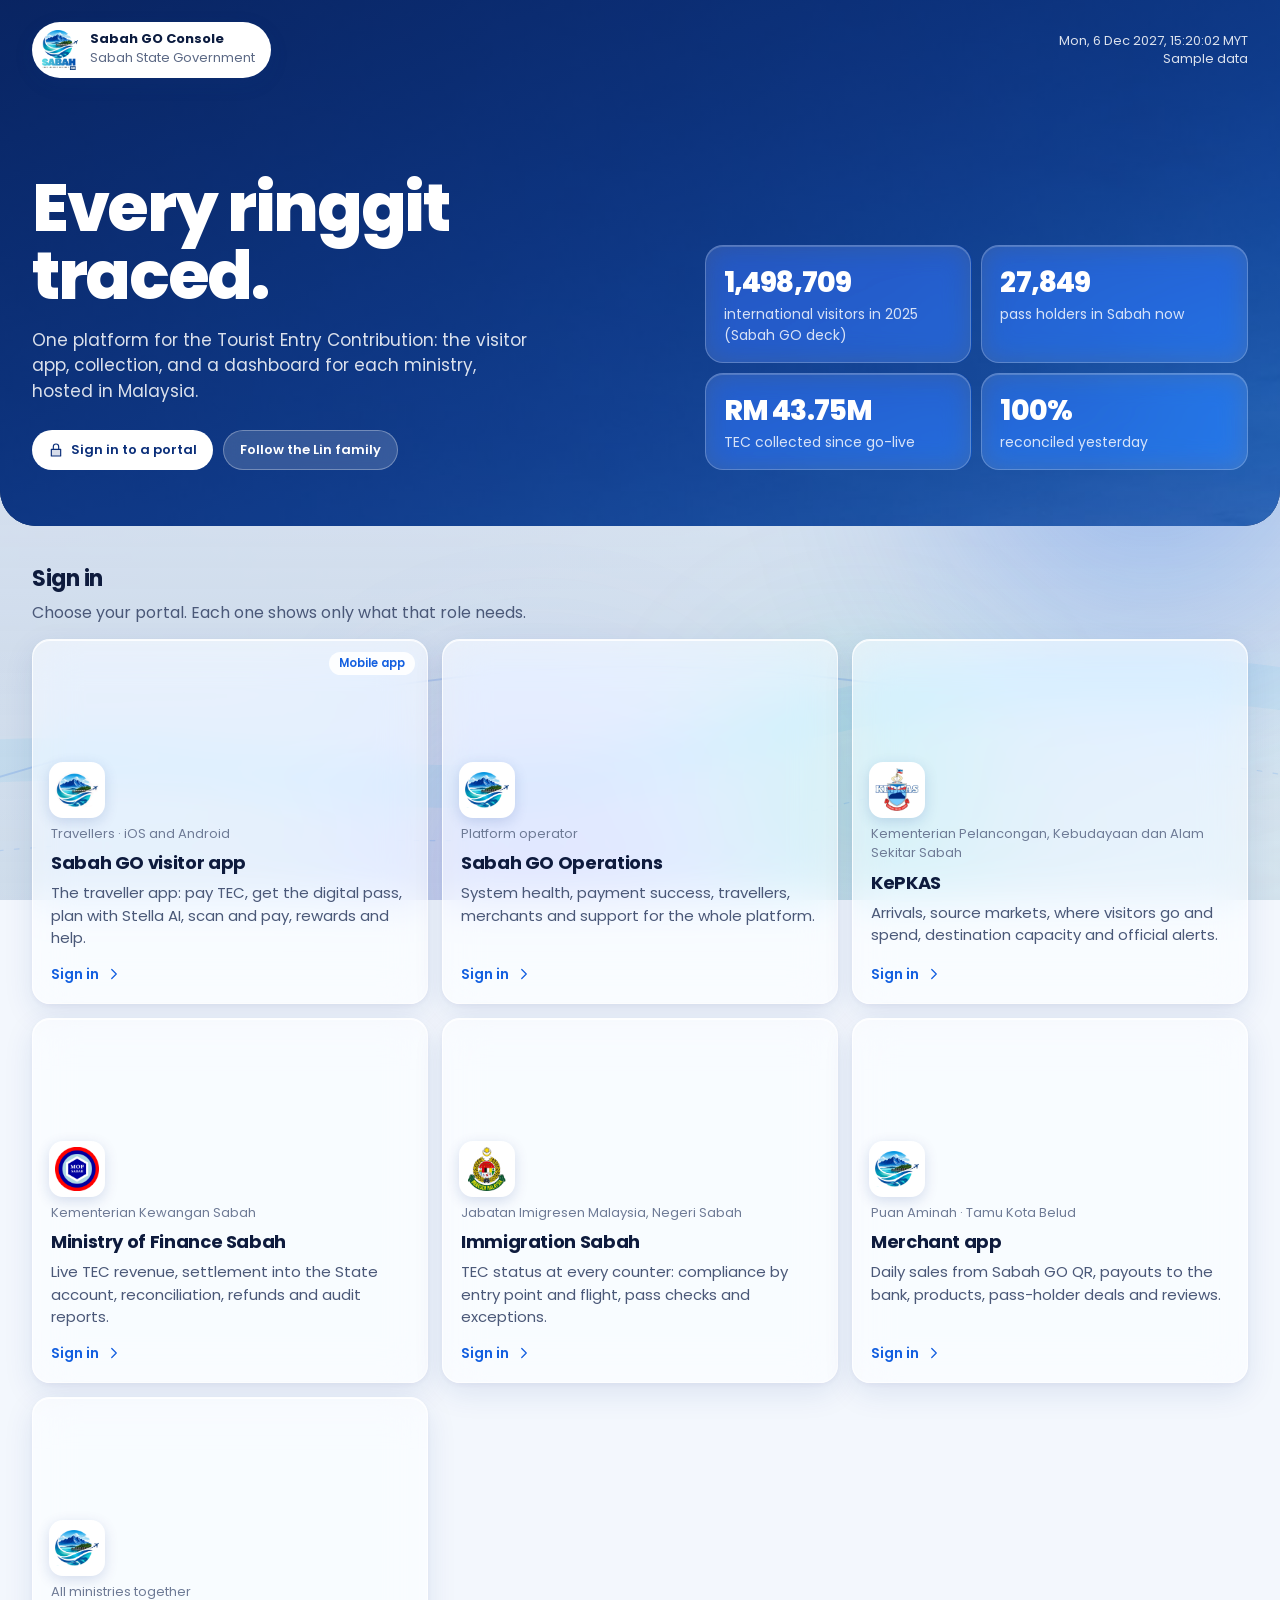
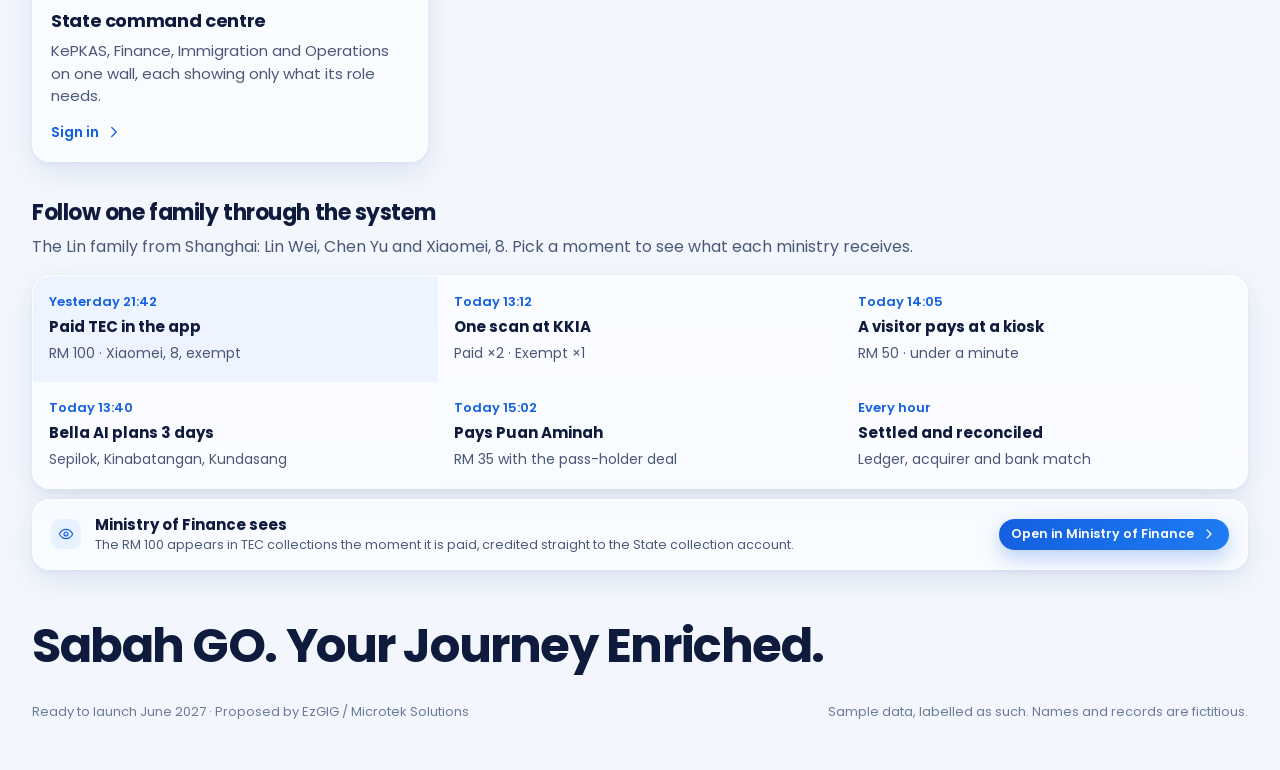
==== index.html @ 171d3d56 "Add glass surfaces and motion to the console dashboards Frosted-glass cards, sidebar, top bar and ov" ====
<!DOCTYPE html>
<html lang="en">
<head>
<meta charset="utf-8">
<meta name="viewport" content="width=device-width, initial-scale=1">
<meta name="theme-color" content="#0B2F7A">
<title>Sabah GO Console</title>
<meta name="description" content="Government console for Sabah GO: KePKAS, Ministry of Finance Sabah, Immigration Sabah, merchants and operations on one platform.">
<link rel="icon" href="/img/logos/sabah-go-emblem.png">
<link rel="preconnect" href="https://fonts.googleapis.com">
<link rel="preconnect" href="https://fonts.gstatic.com" crossorigin>
<link href="https://fonts.googleapis.com/css2?family=Poppins:wght@400;500;600;700;800;900&display=swap" rel="stylesheet">
<link rel="stylesheet" href="/css/console.css?v=3">
<link rel="stylesheet" href="/css/glass.css?v=1">
</head>
<body>
<!-- moving backdrop: a slow drift on a photograph of Sabah, a flat navy scrim, and the logo's swoosh -->
<div class="bg" aria-hidden="true">
  <div class="bg-photo"></div><div class="bg-scrim"></div>
  <svg class="bg-sw" viewBox="0 0 1920 600" preserveAspectRatio="none">
    <path class="s2" d="M-100 470 C 300 360 640 520 980 430 S 1600 300 2020 400"/>
    <path class="s1" d="M-100 520 C 380 380 760 300 1180 340 S 1700 420 2020 280"/>
    <path class="s3" d="M-100 560 C 420 470 800 560 1200 480 S 1720 430 2020 500"/>
  </svg>
  <svg class="bg-plane" viewBox="0 0 24 24"><path fill="currentColor" d="M21 16v-2l-8-5V3.5a1.5 1.5 0 0 0-3 0V9l-8 5v2l8-2.5V19l-2 1.5V22l3.5-1 3.5 1v-1.5L13 19v-5.5z"/></svg>
</div>
<section id="picker"></section>
<div id="shell">
  <aside class="side" id="side"></aside>
  <div class="main">
    <header class="top" id="top"></header>
    <main class="content" id="content"></main>
  </div>
</div>
<div class="scrim" id="scrim" onclick="closeAll()"></div>
<aside class="drawer" id="drawer" aria-live="polite"></aside>
<div class="modal" id="modal" role="dialog" aria-modal="true"></div>
<div id="toast" role="status"></div>
<script src="/js/config.js?v=3"></script>
<script src="/js/engine.js?v=3"></script>
<script src="/js/ui.js?v=3"></script>
<script src="/js/records.js?v=3"></script>
<script src="/js/models.js?v=3"></script>
<script src="/js/reports.js?v=3"></script>
<script src="/js/reports-ui.js?v=3"></script>
<script src="/js/pages-ops.js?v=3"></script>
<script src="/js/pages-tourism.js?v=3"></script>
<script src="/js/pages-finance.js?v=3"></script>
<script src="/js/pages-immigration.js?v=3"></script>
<script src="/js/pages-merchant.js?v=3"></script>
<script src="/js/pages-command.js?v=3"></script>
<script src="/js/live.js?v=3"></script>
<script src="/js/motion.js?v=1"></script>
<script src="/js/boot.js?v=3"></script>
</body>
</html>
---- css/console.css ----
/* =====================================================================
   Sabah GO Console · design tokens and components
   Shares the Sabah GO visitor app theme (app/styles.css): Poppins, light
   blue ground, white cards with soft blue shadows, navy to cyan gradient.
   ===================================================================== */
:root{
  --navy:#0A2463; --navy2:#0B2F7A; --royal:#1460E0; --blue:#1460E0; --blue2:#1E7BF2; --cyan:#1460E0; --cyan2:#22B5F0; --sky:#E8F2FF;
  --ground:#F3F7FD; --bg:#F3F7FD; --line:#E3EAF5;
  --ink:#0E1B3D; --ink2:#4A5878; --ink3:#6E7B96;
  --surface:#fff; --surface2:#F3F7FD; --surfaceHi:#E8F2FF;
  --edge:#E3EAF5; --edge2:#EEF2F8;
  --ok:#0E8F57; --okBg:#E2F8EE; --warn:#B85407; --warnBg:#FFF0E0; --bad:#D42253; --badBg:#FFE8EE; --info:#1460E0; --infoBg:#E8F2FF;
  --shadow:0 6px 20px rgba(16,56,140,.10); --shadow2:0 12px 30px rgba(16,56,140,.18);
  --grad:linear-gradient(135deg,#0B2F7A 0%,#1460E0 55%,#22B5F0 100%);
  --gradNavy:linear-gradient(160deg,#0A2463 0%,#0F3A92 60%,#1460E0 100%);
  --gradBtn:linear-gradient(90deg,#1460E0,#1E7BF2);
  --blur:saturate(150%) blur(18px);
  --r:18px; --ease:cubic-bezier(.2,.8,.2,1);
  --fDisplay:Poppins,system-ui,sans-serif; --fText:Poppins,system-ui,-apple-system,"Segoe UI",sans-serif;
  /* report paper is a printed document */
  --pInk:#0B1B3F; --pInk2:#3E4C68; --pInk3:#5C6985; --pLine:#E2E8F2;
}
*{box-sizing:border-box;margin:0;padding:0}
html,body{min-height:100%}
body{font-family:var(--fText);color:var(--ink);font-size:14px;line-height:1.5;background:var(--ground);-webkit-font-smoothing:antialiased;font-variant-numeric:tabular-nums}
button{font:inherit;color:inherit;background:none;border:0;cursor:pointer}
input,select,textarea{font:inherit;color:inherit}
a{color:inherit}
:focus-visible{outline:2px solid var(--cyan);outline-offset:2px;border-radius:6px}
::selection{background:var(--cyan);color:#fff}
svg.i{width:18px;height:18px;flex:none;fill:none;stroke:currentColor;stroke-width:1.75;stroke-linecap:round;stroke-linejoin:round}
svg.i .fl{fill:currentColor;stroke:none;opacity:.16}
.muted{color:var(--ink3)}.small{font-size:12.5px}.b{font-weight:600}
.row{display:flex;align-items:center;gap:10px}.between{justify-content:space-between}.wrap{flex-wrap:wrap}.grow{flex:1;min-width:0}
.code{font-weight:600;letter-spacing:.2px}
.num{font-family:var(--fDisplay);font-weight:700;letter-spacing:-.02em}
.cc{display:inline-grid;place-items:center;min-width:28px;height:20px;padding:0 5px;border-radius:5px;background:rgba(20,96,224,.14);color:var(--cyan);font-size:10.5px;font-weight:700;letter-spacing:.3px}

/* ---------- moving backdrop: drifting photograph, flat scrim, logo swooshes ---------- */
.bg{position:fixed;inset:0;z-index:-1;overflow:hidden;pointer-events:none;background:var(--ground)}
.bg-photo{position:absolute;inset:-6%;background:var(--bgimg) center/cover no-repeat;opacity:.34;animation:drift 70s ease-in-out infinite alternate}
.bg-scrim{position:absolute;inset:0;background:rgba(6,26,71,.80)}
.bg-sw{position:absolute;left:-10%;right:-10%;bottom:-2%;height:62%;width:120%}
.bg-sw path{fill:none;stroke-linecap:round}
.bg-sw .s1{stroke:var(--cyan);stroke-width:2;opacity:.22;stroke-dasharray:1400 600;animation:flow 26s linear infinite}
.bg-sw .s2{stroke:var(--blue);stroke-width:46;opacity:.10;animation:sway 30s ease-in-out infinite alternate}
.bg-sw .s3{stroke:var(--cyan2);stroke-width:1.2;opacity:.18;stroke-dasharray:6 14;animation:flow 40s linear infinite reverse}
.bg-plane{position:absolute;width:26px;height:26px;color:var(--cyan);opacity:.55;offset-path:path("M -40 520 C 380 380 760 300 1180 340 S 1700 420 1980 280");animation:fly 38s linear infinite}
@keyframes drift{0%{transform:scale(1.04) translate(0,0)}100%{transform:scale(1.14) translate(-2.5%,-2%)}}
@keyframes flow{to{stroke-dashoffset:-4000}}
@keyframes sway{0%{transform:translateX(0)}100%{transform:translateX(-5%)}}
@keyframes fly{0%{offset-distance:0%;opacity:0}6%{opacity:.55}90%{opacity:.55}100%{offset-distance:100%;opacity:0}}

/* ---------- landing ---------- */
#picker{min-height:100vh;min-height:100dvh;position:relative;isolation:isolate}
.lp-photo{position:absolute;inset:0;z-index:-3;overflow:hidden}
.lp-photo div{position:absolute;inset:-4%;background:var(--heroimg) center 40%/cover no-repeat;animation:drift 40s ease-in-out infinite alternate}
.lp-scrim{position:absolute;inset:0;z-index:-2;background:rgba(6,26,71,.62)}
.lp-scrim:after{content:"";position:absolute;left:0;right:0;bottom:0;height:62%;background:var(--ground);opacity:.72}
.lp{max-width:1280px;margin:0 auto;padding:22px 32px 48px}
.lp-nav{display:flex;align-items:center;gap:18px}
.lp-logo{flex:none;white-space:nowrap;display:flex;align-items:center;gap:12px;padding:8px 16px 8px 10px;border-radius:999px;background:#fff;color:var(--pInk)}
.lp-logo img{height:40px}
.lp-logo b{font-family:var(--fDisplay);font-size:13px;display:block;line-height:1.15}
.lp-logo small{font-size:11.5px;color:var(--pInk3)}
.lp-nav .meta{margin-left:auto;font-size:12.5px;color:var(--ink2);text-align:right;line-height:1.35}
.lp-hero{display:grid;grid-template-columns:1.15fr 1fr;gap:48px;align-items:end;margin:96px 0 40px}
.lp-hero h1{font-family:var(--fDisplay);font-size:clamp(34px,5.2vw,68px);line-height:1.02;font-weight:800;letter-spacing:-.035em;max-width:13ch}
.lp-hero p{font-size:17px;color:var(--ink2);margin-top:18px;max-width:46ch}
.lp-actions{display:flex;gap:10px;margin-top:26px;flex-wrap:wrap}
.lp-stats{display:grid;grid-template-columns:1fr 1fr;gap:10px}
.lp-stat{padding:16px 18px;border-radius:var(--r);background:var(--surface);backdrop-filter:var(--blur);-webkit-backdrop-filter:var(--blur);border:1px solid var(--edge)}
.lp-stat b{display:block;font-family:var(--fDisplay);font-size:28px;font-weight:800;letter-spacing:-.03em}
.lp-stat span{font-size:12.5px;color:var(--ink2)}
.journey{margin:8px 0 34px}
.journey h2{font-family:var(--fDisplay);font-size:22px;font-weight:700;letter-spacing:-.02em;margin-bottom:6px}
.journey>p{color:var(--ink2);font-size:14px;margin-bottom:16px}
.jsteps{display:grid;grid-template-columns:repeat(6,1fr);gap:0;border-radius:var(--r);overflow:hidden;background:var(--surface);backdrop-filter:var(--blur);-webkit-backdrop-filter:var(--blur);border:1px solid var(--edge)}
.jstep{padding:16px 16px 18px;text-align:left;display:flex;flex-direction:column;gap:6px;transition:background .25s;position:relative}
.jstep:nth-child(even){background:rgba(20,96,224,.035)}
.jstep:hover,.jstep.on{background:var(--surfaceHi)}
.jstep .t{font-size:12px;color:var(--cyan);font-weight:600}
.jstep b{font-size:14px;line-height:1.3}
.jstep span{font-size:12.5px;color:var(--ink2)}
.jdetail{margin-top:10px;padding:14px 18px;border-radius:var(--r);background:var(--surface2);display:flex;gap:14px;align-items:center;flex-wrap:wrap;font-size:13.5px}
.lp-grid{display:grid;grid-template-columns:repeat(3,1fr);gap:14px}
.pcard{position:relative;text-align:left;border-radius:var(--r);overflow:hidden;background:var(--surface);backdrop-filter:var(--blur);-webkit-backdrop-filter:var(--blur);border:1px solid var(--edge);display:flex;flex-direction:column;transition:transform .3s var(--ease),border-color .3s}
.pcard:hover{transform:translateY(-4px);border-color:rgba(20,96,224,.45)}
.pcard:active{transform:translateY(-1px)}
.pcover{height:150px;background-size:cover;background-position:center;position:relative}
.pcover:after{content:"";position:absolute;inset:0;background:rgba(6,26,71,.28)}
.pcrest{position:absolute;left:16px;top:122px;z-index:2;width:56px;height:56px;border-radius:14px;background:#fff;display:grid;place-items:center}
.pcrest img{max-width:44px;max-height:44px}
.pbody{padding:34px 18px 18px;display:flex;flex-direction:column;gap:6px;flex:1}
.pbody .who{font-size:12.5px;color:var(--ink3)}
.pbody h3{font-family:var(--fDisplay);font-size:18px;font-weight:700;letter-spacing:-.02em}
.pbody p{font-size:13.5px;color:var(--ink2);flex:1}
.pbody .go{display:flex;align-items:center;gap:6px;font-weight:600;font-size:13px;color:var(--cyan);margin-top:8px}
.lp-foot{display:flex;justify-content:space-between;gap:14px;flex-wrap:wrap;margin-top:40px;font-size:12.5px;color:var(--ink3)}
.lp-foot b{font-family:var(--fDisplay);font-size:clamp(28px,4vw,48px);color:var(--ink);letter-spacing:-.03em;display:block;width:100%;margin-bottom:6px}

/* ---------- shell ---------- */
#shell{display:none;min-height:100vh;min-height:100dvh}
.side{position:fixed;top:12px;bottom:12px;left:12px;width:258px;border-radius:18px;display:flex;flex-direction:column;z-index:70;overflow:hidden;background:rgba(5,22,62,.78);backdrop-filter:var(--blur);-webkit-backdrop-filter:var(--blur);border:1px solid var(--edge);transition:transform .3s var(--ease)}
.side .brand{display:flex;align-items:center;gap:11px;padding:16px 16px 12px}
.side .brand .em{width:40px;height:40px;border-radius:12px;background:#fff;display:grid;place-items:center}
.side .brand .em img{width:32px}
.side .brand b{font-family:var(--fDisplay);display:block;font-size:15px;letter-spacing:-.02em}
.side .brand small{color:var(--ink3);font-size:12px}
.agency{margin:0 12px 6px;padding:10px 12px;border-radius:12px;background:var(--surface2);display:flex;align-items:center;gap:10px}
.agl{width:38px;height:38px;border-radius:10px;background:#fff;display:grid;place-items:center;flex:none}
.agl img{max-width:32px;max-height:32px}
.agency b{display:block;font-size:13px;line-height:1.25}
.agency span{color:var(--ink3);font-size:12px}
.nav{flex:1;overflow:auto;padding:4px 10px}
.nav .grp{font-size:12px;color:var(--ink3);padding:14px 10px 5px;font-weight:600}
.nav a{display:flex;align-items:center;gap:11px;padding:9px 11px;border-radius:10px;color:var(--ink2);text-decoration:none;font-size:13.5px;font-weight:500;margin-bottom:1px;transition:background .2s,color .2s}
.nav a:hover{background:rgba(20,96,224,.08);color:var(--ink)}
.nav a.on{background:var(--cyan);color:#fff;font-weight:700}
.nav a .cnt{margin-left:auto;font-size:11.5px;background:rgba(20,96,224,.16);color:var(--ink);border-radius:20px;padding:0 8px;font-weight:700}
.nav a.on .cnt{background:var(--ground);color:var(--cyan)}
.side .me{margin:8px 10px 10px;padding:10px;border-radius:12px;background:var(--surface2);display:flex;align-items:center;gap:10px}
.av{width:34px;height:34px;border-radius:50%;display:grid;place-items:center;font-weight:700;font-size:12px;color:#fff;flex:none;background:var(--sky)}
.side .me b{font-size:13px;display:block;line-height:1.3}
.side .me small{color:var(--ink3);font-size:12px}
.side .me button{margin-left:auto;padding:7px;border-radius:9px}
.side .me button:hover{background:rgba(20,96,224,.12)}
.main{margin-left:282px;padding-right:12px;min-width:0}
.top{position:sticky;top:12px;z-index:30;margin-top:12px;display:flex;align-items:center;gap:12px;padding:10px 12px 10px 20px;border-radius:16px;background:rgba(5,22,62,.72);backdrop-filter:var(--blur);-webkit-backdrop-filter:var(--blur);border:1px solid var(--edge)}
.top .menu{display:none}
.top h1{font-family:var(--fDisplay);font-size:19px;font-weight:700;letter-spacing:-.02em;line-height:1.2}
.top .crumb{font-size:12px;color:var(--ink3)}
.seg{display:inline-flex;background:rgba(20,96,224,.08);border-radius:999px;padding:3px}
.seg button{padding:6px 12px;border-radius:999px;font-size:12.5px;font-weight:600;color:var(--ink2);transition:background .2s,color .2s}
.seg button:hover{color:var(--ink)}
.seg button.on{background:var(--ink);color:#fff}
.top .rsel{display:none}
.top>.grow{min-width:180px}.top .crumb,.top h1{white-space:nowrap;overflow:hidden;text-overflow:ellipsis}
.srch{display:flex;align-items:center;gap:8px;background:rgba(20,96,224,.08);border-radius:999px;padding:8px 14px;width:240px;color:var(--ink3)}
.srch input{border:0;outline:0;background:none;flex:1;min-width:0;font-size:13px;color:var(--ink)}
.srch input::placeholder{color:var(--ink3)}
.ibtn{width:38px;height:38px;border-radius:999px;background:rgba(20,96,224,.08);display:grid;place-items:center;position:relative;transition:background .2s}
.ibtn:hover{background:rgba(20,96,224,.16)}
.ibtn .pip{position:absolute;top:8px;right:9px;width:7px;height:7px;border-radius:50%;background:var(--bad)}
.simdate{font-size:12px;color:var(--ink3);text-align:right;line-height:1.3}
.simdate b{color:var(--ink);font-weight:600;display:block;font-size:12.5px}
.sample{font-size:12px;font-weight:700;color:#fff;background:var(--warn);border-radius:999px;padding:3px 10px;white-space:nowrap}
.content{padding:22px 6px 72px}
.pagehead{display:flex;align-items:flex-end;justify-content:space-between;gap:16px;flex-wrap:wrap;margin:4px 2px 16px}
.pagehead p{color:var(--ink2);font-size:14px;max-width:780px}

/* ---------- surfaces ---------- */
.grid{display:grid;gap:14px}.grid>*{min-width:0}
.g-kpi{grid-template-columns:repeat(auto-fit,minmax(180px,1fr))}
.g-2{grid-template-columns:2fr 1fr}.g-2e{grid-template-columns:1fr 1fr}.g-3{grid-template-columns:repeat(3,1fr)}.g-21{grid-template-columns:1.45fr 1fr}.g-12{grid-template-columns:340px 1fr}
.mt{margin-top:14px}
.card{background:var(--surface);backdrop-filter:var(--blur);-webkit-backdrop-filter:var(--blur);border:1px solid var(--edge);border-radius:var(--r);min-width:0}
.card-h{display:flex;align-items:flex-start;justify-content:space-between;gap:12px;padding:16px 18px 4px}
.card-h h3{font-size:15px;font-weight:700;letter-spacing:-.01em}
.card-h p{font-size:12.5px;color:var(--ink3);margin-top:1px}
.card-b{padding:12px 18px 18px}.card-b.flush{padding:8px 0 4px}
.link{color:var(--cyan);font-weight:600;font-size:13px;display:inline-flex;align-items:center;gap:4px;white-space:nowrap}
.link:hover{text-decoration:underline;text-underline-offset:3px}
.link svg.i{width:15px;height:15px}
.kpi{padding:15px 16px 14px;display:flex;flex-direction:column;gap:6px}
.kpi .lab{display:flex;align-items:center;gap:9px;font-size:13px;color:var(--ink2);font-weight:500}
.ic{width:30px;height:30px;border-radius:9px;display:grid;place-items:center;flex:none;background:rgba(20,96,224,.12);color:var(--cyan)}
.ic svg.i{width:16px;height:16px}
.kpi .val{font-family:var(--fDisplay);font-size:26px;font-weight:800;letter-spacing:-.03em;line-height:1.1}
.kpi .foot{display:flex;align-items:center;flex-wrap:wrap;gap:4px 8px;font-size:12.5px;color:var(--ink3)}
.kpi .sp svg{width:100%;height:26px;display:block;margin-top:4px}
.kpi.hero{background:var(--royal);border-color:transparent}
.kpi.hero .lab,.kpi.hero .foot{color:#D8E6FF}
.kpi.hero .ic{background:rgba(255,255,255,.16);color:#fff}
.delta{display:inline-flex;align-items:center;gap:1px;font-weight:700;font-size:12px;padding:1px 7px 1px 4px;border-radius:20px}
.delta svg.i{width:13px;height:13px;stroke-width:2.4}
.delta.up{background:var(--okBg);color:var(--ok)}.delta.dn{background:var(--badBg);color:var(--bad)}.delta.flat{background:rgba(20,96,224,.1);color:var(--ink2)}
.kpi.hero .delta{background:rgba(255,255,255,.18);color:#fff}
.ic.t-red{background:var(--badBg);color:var(--bad)}.ic.t-amber{background:var(--warnBg);color:var(--warn)}.ic.t-green{background:var(--okBg);color:var(--ok)}

/* ---------- tables (real tables keep their lines) ---------- */
.tbl-wrap{overflow:auto}
table.t{width:100%;border-collapse:collapse;font-size:13px}
.t th{text-align:left;font-weight:600;color:var(--ink3);font-size:12px;padding:10px 14px;border-bottom:1px solid var(--edge);white-space:nowrap}
.t td{padding:10px 14px;border-bottom:1px solid var(--edge2);white-space:nowrap;vertical-align:middle}
.t tbody tr:last-child td{border-bottom:0}
.t tbody tr.click{cursor:pointer;transition:background .15s}.t tbody tr.click:hover{background:rgba(20,96,224,.07)}
.t tbody tr.hl td{background:rgba(20,96,224,.10)}
.t td.r,.t th.r{text-align:right}
.t tfoot td{font-weight:700;border-top:1px solid rgba(20,96,224,.3);padding:11px 14px;white-space:nowrap}
.who{display:flex;align-items:center;gap:10px}
.who .av{width:30px;height:30px;font-size:11px}
.who b{font-weight:600;display:block;font-size:13px}.who small{color:var(--ink3);font-size:12px}
.badge{display:inline-flex;align-items:center;gap:6px;font-size:12px;font-weight:600;padding:2px 9px;border-radius:20px;white-space:nowrap}
.badge:before{content:"";width:6px;height:6px;border-radius:50%;background:currentColor}
.b-ok{background:var(--okBg);color:var(--ok)}.b-warn{background:var(--warnBg);color:var(--warn)}.b-bad{background:var(--badBg);color:var(--bad)}
.b-info{background:var(--infoBg);color:var(--info)}.b-mute{background:rgba(20,96,224,.1);color:var(--ink2)}.b-navy{background:var(--cyan);color:#fff}
.chips{display:flex;gap:6px;flex-wrap:wrap}
.chip{padding:6px 13px;border-radius:999px;background:rgba(20,96,224,.08);font-size:12.5px;font-weight:600;color:var(--ink2);white-space:nowrap;transition:background .2s}
.chip:hover{background:rgba(20,96,224,.16)}
.chip.on{background:var(--ink);color:#fff}
.chip .n{opacity:.65;margin-left:5px;font-weight:500}
.toolbar{display:flex;align-items:center;gap:10px;flex-wrap:wrap;padding:12px 16px;background:rgba(20,96,224,.04)}

/* ---------- buttons & fields: pill, flat ---------- */
.btn{display:inline-flex;align-items:center;gap:7px;padding:9px 16px;border-radius:999px;font-weight:600;font-size:13px;white-space:nowrap;transition:transform .12s,background .2s,color .2s}
.btn:active{transform:scale(.97)}
.btn svg.i{width:16px;height:16px}
.btn-p{background:var(--cyan);color:#fff}.btn-p:hover{background:#86ECF0}
.btn-s{background:rgba(20,96,224,.12);color:var(--ink)}.btn-s:hover{background:rgba(20,96,224,.2)}
.btn-g{background:var(--okBg);color:var(--ok)}.btn-g:hover{background:rgba(61,214,140,.24)}
.btn-r{background:var(--badBg);color:var(--bad)}.btn-r:hover{background:rgba(255,107,122,.24)}
.btn-sm{padding:6px 12px;font-size:12.5px}
.btn[disabled]{opacity:.4;pointer-events:none}
.field{display:flex;flex-direction:column;gap:6px;font-size:13px;font-weight:600;color:var(--ink2)}
.field input,.field select,.field textarea{border:1px solid var(--edge);border-radius:10px;padding:9px 12px;background:rgba(4,18,52,.6);font-size:13.5px;outline:0;color:var(--ink);font-weight:500}
.field select option{background:var(--ground)}
.field input:focus,.field select:focus,.field textarea:focus{border-color:var(--cyan)}
.field .hint{font-weight:500;color:var(--ink3);font-size:12px}
.field .err{font-weight:600;color:var(--bad);font-size:12px}
.ms{display:flex;flex-wrap:wrap;gap:6px}
.ms label{display:inline-flex;align-items:center;gap:6px;padding:5px 11px;border-radius:999px;background:rgba(20,96,224,.08);font-size:12px;font-weight:600;color:var(--ink2);cursor:pointer;user-select:none}
.ms label.on{background:var(--ink);color:#fff}

/* ---------- lists, bars ---------- */
.li{display:flex;align-items:center;gap:12px;padding:10px 18px}.li:nth-child(even){background:rgba(20,96,224,.035)}
.li:last-child{border-bottom:0}
.li b{font-weight:600;font-size:13px;display:block}.li small{font-size:12.5px;color:var(--ink3)}
.bar{height:7px;border-radius:8px;background:rgba(20,96,224,.12);overflow:hidden}
.bar i{display:block;height:100%;border-radius:8px;background:var(--blue)}
.hb{display:grid;grid-template-columns:minmax(90px,170px) 1fr auto;align-items:center;gap:12px;padding:6px 0;font-size:13px}
.hb .lbl{display:flex;align-items:center;gap:8px;min-width:0;white-space:nowrap;overflow:hidden;text-overflow:ellipsis}
.legend{display:flex;flex-wrap:wrap;gap:6px 14px;font-size:12px;color:var(--ink2)}
.legend span{display:inline-flex;align-items:center;gap:6px}
.legend i{width:10px;height:10px;border-radius:3px;display:inline-block}
.donut-wrap{display:flex;align-items:center;gap:20px;flex-wrap:wrap}
.donut-wrap .lg{flex:1;min-width:160px;display:flex;flex-direction:column;gap:7px}
.donut-wrap .lg div{display:flex;align-items:center;gap:8px;font-size:13px}
.donut-wrap .lg i{width:10px;height:10px;border-radius:3px;flex:none}
.donut-wrap .lg b{margin-left:auto;font-weight:600}
svg.ch{width:100%;height:auto;display:block;overflow:visible}
svg.ch text{font-family:var(--fText);fill:var(--ink3);font-size:11px}
svg.ch .gl{stroke:rgba(20,96,224,.12)}
svg.ch .dc{fill:var(--ink)}
.alert{display:flex;gap:12px;padding:12px 14px;border-radius:12px;align-items:flex-start;font-size:13px;background:rgba(20,96,224,.07)}
.alert.warn{background:var(--warnBg)}.alert.bad{background:var(--badBg)}.alert.ok{background:var(--okBg)}.alert.info{background:var(--infoBg)}
.alert b{display:block;font-weight:600}
.alert small{color:var(--ink2);font-size:12.5px}
.stack{display:flex;flex-direction:column;gap:10px}
.pill-stat{display:flex;flex-direction:column;gap:1px;padding:10px 12px;border-radius:10px;background:rgba(20,96,224,.07)}
.pill-stat b{font-family:var(--fDisplay);font-size:17px;font-weight:700;letter-spacing:-.02em}
.pill-stat small{font-size:12px;color:var(--ink3)}
.heat{display:grid;grid-template-columns:34px repeat(24,minmax(0,1fr));gap:3px;font-size:10.5px;color:var(--ink3)}
.heat div{aspect-ratio:1;border-radius:3px}
.heat span{display:flex;align-items:center;white-space:nowrap}
.dotlive{width:8px;height:8px;border-radius:50%;background:var(--ok);animation:pulse 2s infinite;display:inline-block}
@keyframes pulse{50%{opacity:.35;transform:scale(.8)}}
.svc{display:grid;grid-template-columns:repeat(auto-fill,minmax(220px,1fr));gap:10px}
.svc .s{background:rgba(20,96,224,.06);border-radius:12px;padding:11px 13px;display:flex;flex-direction:column;gap:6px}
.tiles{display:grid;grid-template-columns:repeat(auto-fill,minmax(250px,1fr));gap:14px}
.tile{border-radius:var(--r);padding:14px;display:flex;flex-direction:column;gap:10px;background:var(--surface);backdrop-filter:var(--blur);-webkit-backdrop-filter:var(--blur);border:1px solid var(--edge);overflow:hidden}
.tile h4{font-size:14px;font-weight:700}
.tile .ph{margin:-14px -14px 0;height:128px}
.ph{background-color:var(--navy);background-size:cover;background-position:center;position:relative}
.toggle{width:40px;height:23px;border-radius:20px;background:rgba(20,96,224,.25);position:relative;transition:background .2s;flex:none}
.toggle:after{content:"";position:absolute;left:3px;top:3px;width:17px;height:17px;border-radius:50%;background:#fff;transition:transform .2s var(--ease)}
.toggle.on{background:var(--ok)}.toggle.on:after{transform:translateX(17px)}
.empty{padding:36px;text-align:center;color:var(--ink3)}
.verify{display:grid;grid-template-columns:minmax(0,1fr) auto;gap:10px}
.vres{border-radius:14px;padding:18px;display:grid;grid-template-columns:auto 1fr;gap:18px;align-items:start}
.vres.ok{background:var(--okBg)}.vres.bad{background:var(--badBg)}.vres.info{background:var(--infoBg)}
.kv{display:grid;grid-template-columns:repeat(auto-fill,minmax(150px,1fr));gap:12px 18px}
.kv div small{display:block;font-size:12px;color:var(--ink3)}
.kv div b{font-weight:600;font-size:13.5px}
.tl{position:relative;padding-left:22px}
.tl:before{content:"";position:absolute;left:6px;top:6px;bottom:8px;width:2px;background:var(--edge)}
.tl .st{position:relative;padding:0 0 14px}
.tl .st:before{content:"";position:absolute;left:-20px;top:4px;width:12px;height:12px;border-radius:50%;background:var(--ground);border:3px solid var(--blue)}
.tl .st.done:before{border-color:var(--ok)}.tl .st.pend:before{border-color:rgba(20,96,224,.35)}.tl .st.rej:before{border-color:var(--bad)}
.tl .st b{font-size:13px;font-weight:600;display:block}.tl .st small{font-size:12.5px;color:var(--ink3)}
.qrbox{background:#fff;color:var(--pInk);border-radius:14px;padding:14px;display:inline-block}
.wf{display:flex;flex-direction:column;gap:8px}
.wf .w{display:grid;grid-template-columns:200px 1fr 140px;gap:12px;align-items:center;font-size:13px}
.wf .w .bx{height:24px;position:relative}
.wf .w .bx i{position:absolute;top:0;height:100%;border-radius:6px}
.wf .w b{text-align:right;font-weight:600}
.rev{padding:14px 18px}.rev:nth-child(even){background:rgba(20,96,224,.035)}
.rev:last-child{border-bottom:0}
.rev p{font-size:13px;color:var(--ink2);margin-top:6px}
.rev .reply{margin-top:8px;padding:9px 12px;border-radius:10px;background:rgba(20,96,224,.08);font-size:12.5px}
.note{font-size:12.5px;color:var(--ink3);line-height:1.55}
.note li{margin-left:16px}
.feedrow{animation:slidein .5s var(--ease)}
@keyframes slidein{from{opacity:0;transform:translateY(-10px)}to{opacity:1;transform:none}}
/* district tile map */
.dmap{display:grid;grid-template-columns:repeat(7,minmax(0,1fr));grid-auto-rows:minmax(58px,auto);gap:6px}
.dtile{min-width:0;overflow:hidden;hyphens:auto;overflow-wrap:break-word;border-radius:10px;padding:8px 9px;display:flex;flex-direction:column;justify-content:space-between;font-size:11.5px;line-height:1.2;color:#fff;transition:transform .2s}
.dtile:hover{transform:scale(1.04)}
.dtile b{font-family:var(--fDisplay);font-size:15px;letter-spacing:-.02em}
.wall{display:grid;grid-template-columns:1fr 1fr;gap:14px}.wall .w-tall{grid-row:span 2}.wall .w-full{grid-column:1/-1}

/* ---------- reports ---------- */
.rcat{display:grid;grid-template-columns:repeat(auto-fill,minmax(280px,1fr));gap:12px}
.rc{text-align:left;padding:15px;border-radius:var(--r);background:var(--surface);backdrop-filter:var(--blur);-webkit-backdrop-filter:var(--blur);border:1px solid var(--edge);display:flex;flex-direction:column;gap:8px;transition:transform .2s var(--ease),border-color .2s}
.rc:hover{transform:translateY(-2px);border-color:rgba(20,96,224,.4)}
.rc h4{font-size:14.5px;font-weight:700}
.rc p{font-size:13px;color:var(--ink2);flex:1}
.rc .meta{display:flex;flex-wrap:wrap;gap:6px}
.tag{font-size:12px;font-weight:600;padding:2px 9px;border-radius:999px;background:rgba(20,96,224,.1);color:var(--ink2)}
.tag.sig{background:rgba(20,96,224,.14);color:var(--cyan)}
.steps{display:flex;gap:6px;flex-wrap:wrap;margin-bottom:14px}
.steps span{display:inline-flex;align-items:center;gap:8px;font-size:12.5px;font-weight:600;color:var(--ink3);padding:6px 13px 6px 7px;border-radius:999px;background:rgba(20,96,224,.07)}
.steps span i{width:18px;height:18px;border-radius:50%;display:grid;place-items:center;font-style:normal;background:rgba(20,96,224,.18)}
.steps span i svg.i{width:12px;height:12px;stroke-width:2.6}
.steps span.on{color:var(--ink);background:rgba(20,96,224,.16)}.steps span.on i{background:var(--cyan);color:#fff}
.steps span.done{color:var(--ink2)}.steps span.done i{background:var(--ok);color:#fff}
.paper{background:#fff;color:var(--pInk);border-radius:12px;overflow:hidden;position:relative}
.paper .muted,.paper small{color:var(--pInk3)}
.paper .phd{padding:18px 20px;display:flex;gap:16px;align-items:flex-start;justify-content:space-between;flex-wrap:wrap;background:#F2F6FC}
.paper .phd img{height:42px}
.paper .pmeta{flex-basis:100%;display:flex;flex-wrap:wrap;gap:6px 18px;padding:8px 12px;border-radius:8px;background:#E6EDF7}
.paper .phd h2{font-family:var(--fDisplay);font-size:19px;font-weight:700;letter-spacing:-.02em}
.paper .psec{padding:16px 20px}
.paper .psec+.psec{border-top:8px solid #F4F7FB}
.paper h5,.drawer h5{font-size:12.5px;color:var(--pInk3);font-weight:700;margin-bottom:10px}
.drawer h5{color:var(--ink3)}
.paper .t th{color:var(--pInk3);border-color:var(--pLine)}.paper .t td{border-color:#EEF2F8}.paper .t tfoot td{border-color:#C9D3E3;background:#F6F8FC}
.paper .pill-stat{background:#F2F6FC}
.paper svg.ch text{fill:var(--pInk3)}.paper svg.ch .gl{stroke:#E6ECF5}.paper svg.ch .dc{fill:var(--pInk)}
.paper .legend,.paper .donut-wrap .lg div{color:var(--pInk2)}
.paper .bar{background:#E8EEF7}
.paper .badge.b-ok{background:#E3F6EC;color:#127443}.paper .badge.b-bad{background:#FDE8EB;color:#B4233A}.paper .badge.b-info{background:#E5F0FD;color:#0B4FB8}.paper .badge.b-warn{background:#FFF1DB;color:#8A5300}
.paper .note{color:var(--pInk3)}
.paper .ic{background:#E8F0FB;color:var(--royal)}.paper .ic.t-green{background:#E3F6EC;color:#127443}.paper .ic.t-red{background:#FDE8EB;color:#B4233A}
.chk{display:flex;align-items:center;gap:8px;font-size:12.5px;padding:4px 0}
.wm{position:absolute;right:20px;top:18px;font-size:12px;font-weight:800;color:#8A5300;background:#FFF1DB;border-radius:6px;padding:3px 10px}
.sigbox{display:flex;gap:12px;align-items:center;padding:12px;border-radius:10px;background:#EEF5FF}
.commentary{padding:12px 14px;border-radius:10px;background:#F6F8FC;font-size:13px;color:var(--pInk2)}

/* ---------- drawer / modal / toast ---------- */
.scrim{position:fixed;inset:0;background:rgba(2,10,30,.55);z-index:60;opacity:0;visibility:hidden;pointer-events:none;transition:opacity .25s,visibility 0s .25s}
.scrim.on{opacity:1;visibility:visible;pointer-events:auto;transition:opacity .25s}
.drawer{position:fixed;top:12px;right:12px;bottom:12px;width:min(560px,calc(100% - 24px));border-radius:18px;background:rgba(7,28,74,.94);backdrop-filter:var(--blur);-webkit-backdrop-filter:var(--blur);border:1px solid var(--edge);z-index:61;transform:translateX(110%);transition:transform .35s var(--ease);display:flex;flex-direction:column;overflow:hidden;box-shadow:0 30px 80px rgba(0,0,0,.45)} /* taste-skill-ignore: drawer overlay */
.drawer:not(.on){visibility:hidden;transition:transform .35s var(--ease),visibility 0s .35s}.drawer.on{transform:none}
.drawer .dh{display:flex;align-items:center;gap:12px;padding:16px 18px;background:rgba(20,96,224,.06)}
.drawer .dh h3{font-size:16px;font-weight:700}
.drawer .db{flex:1;overflow:auto;padding:18px;display:flex;flex-direction:column;gap:18px}
.drawer .df{padding:12px 18px;background:rgba(20,96,224,.06);display:flex;gap:8px;justify-content:flex-end;flex-wrap:wrap}
.modal{position:fixed;left:50%;top:50%;transform:translate(-50%,-46%) scale(.98);opacity:0;pointer-events:none;width:min(540px,calc(100% - 32px));max-height:calc(100% - 40px);overflow:auto;background:rgba(7,28,74,.96);backdrop-filter:var(--blur);-webkit-backdrop-filter:var(--blur);border:1px solid var(--edge);border-radius:18px;z-index:62;transition:opacity .25s var(--ease),transform .25s var(--ease);box-shadow:0 30px 80px rgba(0,0,0,.5)} /* taste-skill-ignore: dialog overlay */
.modal:not(.on){visibility:hidden}.modal.on{opacity:1;pointer-events:auto;transform:translate(-50%,-50%)}
.modal .mh{padding:20px 22px 4px}.modal .mh h3{font-size:17px;font-weight:700}.modal .mh p{color:var(--ink3);font-size:13px;margin-top:4px}
.modal .mb{padding:14px 22px;display:flex;flex-direction:column;gap:14px}
.modal .mf{padding:10px 22px 20px;display:flex;justify-content:flex-end;gap:8px}
.f2{display:grid;grid-template-columns:1fr 1fr;gap:12px}
#toast{position:fixed;left:50%;bottom:24px;transform:translate(-50%,30px);opacity:0;background:var(--ink);color:#fff;padding:11px 18px;border-radius:999px;font-size:13px;font-weight:600;z-index:80;display:flex;align-items:center;gap:10px;transition:opacity .3s var(--ease),transform .3s var(--ease);pointer-events:none;max-width:calc(100% - 32px);box-shadow:0 16px 40px rgba(0,0,0,.4)} /* taste-skill-ignore: toast overlay */
#toast.on{opacity:1;transform:translate(-50%,0)}
.fade>*{animation:rise .5s var(--ease) both}
.fade>*:nth-child(2){animation-delay:.07s}.fade>*:nth-child(3){animation-delay:.14s}.fade>*:nth-child(4){animation-delay:.21s}.fade>*:nth-child(n+5){animation-delay:.28s}
@keyframes rise{from{opacity:0;transform:translateY(18px)}to{opacity:1;transform:none}}
#print{display:none}
@media print{body{background:#fff}body>*:not(#print){display:none!important}#print{display:block}@page{size:A4;margin:12mm}}
@media (prefers-reduced-motion:reduce){*,*:before,*:after{animation:none!important;transition:none!important}}

/* ---------- responsive ---------- */
@media (max-width:1280px){.jsteps{grid-template-columns:repeat(3,1fr)}}
@media (max-width:1180px){.g-2,.g-21,.g-12{grid-template-columns:1fr}.g-3{grid-template-columns:1fr 1fr}.lp-hero{grid-template-columns:1fr}.simdate{display:none}.wall{grid-template-columns:1fr}.wall .w-tall{grid-row:auto}}
@media (max-width:900px){
  .side{transform:translateX(-120%)}.side.open{transform:none}
  .main{margin-left:0;padding:0 10px}.top{padding:8px 10px}.top .menu{display:grid}
  .content{padding:14px 2px 50px}.top .srch,.top .seg,.top .hide-sm{display:none}.top .rsel{display:block}
  .g-2e,.g-3{grid-template-columns:1fr}.lp-grid{grid-template-columns:1fr 1fr}
  .wf .w{grid-template-columns:110px 1fr 100px}.f2{grid-template-columns:1fr}.dmap{grid-auto-rows:minmax(48px,auto)}
}
@media (max-width:560px){.g-kpi{grid-template-columns:1fr 1fr}.kpi .val{font-size:20px}.vres{grid-template-columns:1fr}.top h1{font-size:16px}.lp-grid,.jsteps{grid-template-columns:1fr}.lp-stats{grid-template-columns:1fr 1fr}.lp{padding:16px}.lp-hero{margin-top:48px}.lp-stat b{font-size:21px}.lp-logo img{height:32px}.lp-nav .meta{font-size:11px}.lp-logo small{display:none}.wm{position:static;display:inline-block;margin:10px 20px 0}.dmap{gap:4px}.dtile{padding:5px;font-size:10px}.dtile b{font-size:12px}}
.paper .g-kpi{grid-template-columns:repeat(auto-fit,minmax(140px,1fr))}
/* landing: readable sizes and a staggered entrance for every block */
.lp-nav .meta{font-size:13px}.lp-logo small{font-size:13px}
.lp-stat span{font-size:14px}.journey>p{font-size:16px}
.jstep .t{font-size:13px}.jstep b{font-size:15px}.jstep span{font-size:14px}.jdetail{font-size:15px}
.pbody .who{font-size:13px}.pbody p{font-size:15px}.pbody .go{font-size:14px}.lp-foot{font-size:13px}
.lp-hero>div>*,.lp-stats>*,.journey>*,.jsteps>*,.lp-grid>*{animation:rise .6s var(--ease) both}
.lp-hero>div>*:nth-child(2){animation-delay:.08s}.lp-hero>div>*:nth-child(3){animation-delay:.16s}
.lp-stats>*:nth-child(1){animation-delay:.2s}.lp-stats>*:nth-child(2){animation-delay:.27s}.lp-stats>*:nth-child(3){animation-delay:.34s}.lp-stats>*:nth-child(4){animation-delay:.41s}
.journey>*:nth-child(2){animation-delay:.3s}.journey>*:nth-child(3){animation-delay:.36s}
.jsteps>*:nth-child(1){animation-delay:.42s}.jsteps>*:nth-child(2){animation-delay:.48s}.jsteps>*:nth-child(3){animation-delay:.54s}.jsteps>*:nth-child(4){animation-delay:.6s}.jsteps>*:nth-child(5){animation-delay:.66s}.jsteps>*:nth-child(6){animation-delay:.72s}
.lp-grid>*:nth-child(1){animation-delay:.5s}.lp-grid>*:nth-child(2){animation-delay:.58s}.lp-grid>*:nth-child(3){animation-delay:.66s}.lp-grid>*:nth-child(4){animation-delay:.74s}.lp-grid>*:nth-child(5){animation-delay:.82s}.lp-grid>*:nth-child(6){animation-delay:.9s}
.pcover{transition:transform .6s var(--ease)}.pcard:hover .pcover{transform:scale(1.04)}
/* landing surfaces: defined by fill, not by outline */
.lp-stat,.jsteps,.pcard{border:0;background:rgba(18,52,128,.5)}
.pcard:hover{background:rgba(24,66,156,.6)}

/* =====================================================================
   Light theme layer: matches the Sabah GO visitor app (app/styles.css)
   ===================================================================== */
body{background:var(--bg)}
/* backdrop: the app's soft blue wash, with the logo swooshes kept faint */
.bg{background:#EAF2FE}
.bg-photo{display:none}
.bg-scrim{background:radial-gradient(1200px 600px at 85% -10%,#CFE6FF 0%,transparent 60%),radial-gradient(900px 600px at -10% 110%,#D9E4FF 0%,transparent 60%)}
.bg-sw .s1{stroke:var(--blue);opacity:.16}
.bg-sw .s2{stroke:var(--cyan2);opacity:.07}
.bg-sw .s3{stroke:var(--blue2);opacity:.14}
.bg-plane{color:var(--blue);opacity:.3}
@keyframes fly{0%{offset-distance:0%;opacity:0}6%{opacity:.3}90%{opacity:.3}100%{offset-distance:100%;opacity:0}}

/* surfaces: white cards, soft blue shadow, no outline (as in the app) */
.card,.tile,.rc{background:#fff;border:1px solid transparent;box-shadow:var(--shadow);backdrop-filter:none;-webkit-backdrop-filter:none}
.rc:hover{border-color:rgba(20,96,224,.25);box-shadow:var(--shadow2)}
.ic{background:var(--sky);color:var(--blue)}
.kpi.hero{background:var(--grad);color:#fff;box-shadow:0 12px 30px rgba(20,96,224,.28)}
.kpi.hero .lab,.kpi.hero .foot{color:rgba(255,255,255,.82)}
.av{background:var(--sky);color:var(--blue)}

/* shell */
.side{background:#fff;border:0;box-shadow:var(--shadow);backdrop-filter:none;-webkit-backdrop-filter:none}
.side .brand .em{background:var(--sky)}
.agency{background:var(--grad);color:#fff}
.agency span{color:rgba(255,255,255,.8)}
.nav a.on{background:var(--gradBtn);color:#fff;box-shadow:0 8px 20px rgba(20,96,224,.25)}
.nav a .cnt{background:var(--sky);color:var(--blue)}
.nav a.on .cnt{background:rgba(255,255,255,.25);color:#fff}
.side .me{background:var(--bg)}
.top{background:rgba(255,255,255,.88);border:0;box-shadow:var(--shadow)}
.seg{background:#E6EDF8;padding:4px}
.seg button.on{background:#fff;color:var(--blue);box-shadow:0 2px 8px rgba(16,56,140,.1)}
.srch,.ibtn{background:#EEF3FB}
.ibtn:hover{background:#E1EAF8}
.sample{background:var(--warnBg);color:var(--warn)}

/* controls */
.btn-p{background:var(--gradBtn);color:#fff;box-shadow:0 8px 20px rgba(20,96,224,.28)}
.btn-p:hover{background:var(--gradBtn);filter:brightness(1.06)}
.btn-s{background:var(--sky);color:var(--blue)}
.btn-s:hover{background:#D9E8FF}
.btn-g:hover{background:#D2F3E2}
.btn-r:hover{background:#FFD9E2}
.btn-w{background:#fff;color:var(--navy2)}
.btn-glass{background:rgba(255,255,255,.16);color:#fff;border:1px solid rgba(255,255,255,.3);backdrop-filter:blur(8px);-webkit-backdrop-filter:blur(8px)}
.btn-glass:hover{background:rgba(255,255,255,.24)}
.chip,.ms label{background:#fff;border:1px solid var(--line)}
.chip.on,.ms label.on{background:var(--blue);border-color:var(--blue);color:#fff}
.field input,.field select,.field textarea{background:#fff;border-color:#D4DCEA}
.field select option{background:#fff}
.toggle{background:#C4CFE2}
.bar{background:#E8EEF7}
svg.ch .gl{stroke:var(--line)}
.alert{background:var(--bg)}
.tl .st:before{background:#fff}
.paper{box-shadow:0 0 0 1px var(--line)}
.dtile{color:#fff}

/* overlays */
.scrim{background:rgba(10,36,99,.35)}
.drawer,.modal{background:#fff;border:0;box-shadow:0 30px 80px rgba(10,36,99,.28);backdrop-filter:none;-webkit-backdrop-filter:none} /* taste-skill-ignore: overlay */
.drawer .dh,.drawer .df{background:var(--bg)}
#toast{background:var(--navy);color:#fff;box-shadow:var(--shadow2)} /* taste-skill-ignore: toast overlay */

/* ---------- landing ---------- */
#picker{background:var(--bg)}
.lp-top{position:relative;isolation:isolate;overflow:hidden;color:#fff;border-radius:0 0 36px 36px;background:var(--navy)}
.lp-top .lp-photo{position:absolute;inset:0;z-index:-2}
.lp-top .lp-scrim{position:absolute;inset:0;z-index:-1;background:linear-gradient(160deg,rgba(10,36,99,.88) 0%,rgba(15,58,146,.70) 55%,rgba(20,96,224,.45) 100%)}
.lp-top .lp-scrim:after{display:none}
.lp-top .lp{padding-bottom:56px}
.lp-top .lp-hero{margin-bottom:0}
.lp-top .lp-hero p,.lp-top .lp-nav .meta{color:rgba(255,255,255,.85)}
.lp-logo{box-shadow:var(--shadow)}
.lp-stat{border:1px solid rgba(255,255,255,.22);background:rgba(255,255,255,.14);color:#fff}
.lp-stat span{color:rgba(255,255,255,.82)}
.lp-body{padding-top:36px}
.jsteps{border:0;background:#fff;box-shadow:var(--shadow);backdrop-filter:none;-webkit-backdrop-filter:none}
.jstep:nth-child(even){background:#F8FAFE}
.jstep:hover,.jstep.on{background:var(--sky)}
.jdetail{background:#fff;box-shadow:var(--shadow)}
.jdetail .ic{background:var(--sky)}
.pcard{border:0;background:#fff;box-shadow:var(--shadow);backdrop-filter:none;-webkit-backdrop-filter:none}
.pcard:hover{background:#fff;box-shadow:var(--shadow2)}
.pcover:after{background:linear-gradient(180deg,rgba(10,36,99,0) 40%,rgba(10,36,99,.35) 100%)}
.pcrest{box-shadow:0 4px 14px rgba(16,56,140,.16)}
.pbody .who{color:var(--ink3)}
.pbody .go{color:var(--blue)}
.lp-sec{margin:34px 0 14px}
.lp-sec h2{font-family:var(--fDisplay);font-size:22px;font-weight:700;letter-spacing:-.02em;margin-bottom:6px}
.lp-sec p{color:var(--ink2);font-size:16px}
.pcard.app .pcrest img{max-width:46px;max-height:46px;border-radius:10px}
.pcard .tagline{position:absolute;right:12px;top:12px;z-index:2;font-size:11.5px;font-weight:600;padding:3px 10px;border-radius:99px;background:rgba(255,255,255,.92);color:var(--blue)}

/* ---------- sign-in ---------- */
.signin{display:flex;flex-direction:column;gap:14px}
.signin .sh{display:flex;align-items:center;gap:12px}
.signin .sh .agl{width:48px;height:48px;border-radius:14px;background:var(--sky)}
.signin .sh .agl img{max-width:38px;max-height:38px}
.signin .sh b{display:block;font-size:16px;line-height:1.25}
.signin .sh small{color:var(--ink3);font-size:12.5px}
.signin .alt{display:flex;align-items:center;gap:10px;font-size:12px;color:var(--ink3)}
.signin .alt:before,.signin .alt:after{content:"";flex:1;height:1px;background:var(--line)}
.signin .sso{justify-content:center;width:100%}
.signin .demo{font-size:12px;color:var(--ink3);text-align:center}
@media (max-width:560px){.lp-nav{flex-wrap:wrap;gap:10px}.top>.grow{min-width:0}.top{gap:8px}.top .rsel select{max-width:118px}}

/* ---------- live figures ---------- */
.tick-up{animation:tickUp 1.2s var(--ease)}
.tick-dn{animation:tickDn 1.2s var(--ease)}
@keyframes tickUp{0%{color:var(--ok)}100%{}}
@keyframes tickDn{0%{color:var(--warn)}100%{}}
.kpi.hero .tick-up,.cc-kpi.hero .tick-up,.cc-top .tick-up{animation:tickHi 1.2s var(--ease)}
@keyframes tickHi{0%{color:#7CF0B8}100%{}}

/* ---------- state command centre ---------- */
.ccw{min-height:100vh;background:var(--bg)}
.cc-in{max-width:1560px;margin:0 auto;padding:0 28px}
.cc-top{background:var(--gradNavy);color:#fff;border-radius:0 0 32px 32px;padding:20px 0 26px;position:relative;overflow:hidden;isolation:isolate}
.cc-top:before{content:"";position:absolute;inset:0;z-index:-1;background:var(--heroimg,none) center/cover;opacity:.12}
.cc-top:after{content:"";position:absolute;right:-120px;top:-160px;width:520px;height:520px;border-radius:50%;background:radial-gradient(circle,rgba(34,181,240,.35),transparent 65%);z-index:-1}
.cc-nav{display:flex;align-items:center;gap:14px;flex-wrap:wrap}
.cc-clock{display:flex;align-items:center;gap:14px;padding:8px 16px 8px 10px;border-radius:16px;background:rgba(255,255,255,.12);border:1px solid rgba(255,255,255,.2)}
.cc-clock b{display:block;font-size:22px;font-weight:700;letter-spacing:-.01em;line-height:1.1;font-variant-numeric:tabular-nums}
.cc-clock small{font-size:12px;color:rgba(255,255,255,.75)}
.cc-live{display:inline-flex;align-items:center;gap:7px;font-size:12px;font-weight:700;text-transform:uppercase;letter-spacing:.08em;padding:5px 10px;border-radius:99px;background:rgba(23,178,106,.22);color:#7CF0B8}
.cc-live .dotlive{background:#3DE69A}
.cc-top h1{font-size:clamp(24px,2.8vw,36px);font-weight:800;letter-spacing:-.03em;margin:26px 0 18px;max-width:30ch}
.cc-kpis{display:grid;grid-template-columns:repeat(6,minmax(0,1fr));gap:12px}
.cc-kpi{padding:14px 16px;border-radius:18px;background:rgba(255,255,255,.12);border:1px solid rgba(255,255,255,.18);display:flex;flex-direction:column;gap:4px;min-width:0}
.cc-kpi.hero{background:#fff;color:var(--ink);border-color:#fff;box-shadow:0 12px 30px rgba(4,20,60,.3)}
.cc-kpi .lab{display:flex;align-items:center;gap:7px;font-size:12.5px;font-weight:500;color:rgba(255,255,255,.82)}
.cc-kpi.hero .lab{color:var(--blue)}
.cc-kpi .lab svg.i{width:15px;height:15px}
.cc-kpi b{font-size:clamp(20px,1.9vw,27px);font-weight:800;letter-spacing:-.02em;line-height:1.15;white-space:nowrap;overflow:hidden;text-overflow:ellipsis;font-variant-numeric:tabular-nums}
.cc-kpi small{font-size:12px;color:rgba(255,255,255,.7)}
.cc-kpi.hero small{color:var(--ink3)}
.cc-wall{display:grid;grid-template-columns:repeat(12,minmax(0,1fr));gap:16px;margin-top:22px}
.cc-a{grid-column:span 5}.cc-b{grid-column:span 4}.cc-c{grid-column:span 3}.cc-d{grid-column:span 7}.cc-e{grid-column:span 5}
.cc-panel{padding:0;overflow:hidden;display:flex;flex-direction:column}
.cc-ph{display:flex;align-items:center;gap:12px;padding:14px 16px;border-bottom:1px solid var(--line)}
.cc-ph b{font-size:15px;display:block;line-height:1.25}
.cc-ph small{display:block;font-size:12px;color:var(--ink3);white-space:nowrap;overflow:hidden;text-overflow:ellipsis}
.cc-ph .grow{min-width:0}
.cc-pb{padding:16px 18px 18px;flex:1}
.cc-pb h5{font-size:12.5px;font-weight:600;color:var(--ink3);margin-bottom:8px}
.cc-split{display:flex;gap:20px;align-items:center;flex-wrap:wrap}
.cc-big small{font-size:12.5px;color:var(--ink3);display:block}
.cc-big b{display:block;font-size:clamp(28px,2.6vw,38px);font-weight:800;line-height:1.1;margin:2px 0 6px}
.cc-big .foot{display:flex;align-items:center;gap:6px;font-size:12.5px;color:var(--ink3);flex-wrap:wrap}
.cc-ring{margin-left:auto}.cc-ring .lg{display:none}.cc-ring .donut-wrap{gap:0}
.cc-pills{display:grid;grid-template-columns:1fr 1fr;gap:10px;margin-top:14px}
.cc-pills4{grid-template-columns:repeat(4,minmax(0,1fr));margin-top:0}
.pill-stat{background:var(--bg)}
.cc-feed{flex:1;overflow:hidden}
.cc-feed .li{padding:11px 16px;align-items:flex-start}
.cc-feed .li b{white-space:nowrap;overflow:hidden;text-overflow:ellipsis}
.cc-feed .li small{display:block}
.cc-feed .li .grow{min-width:0}
.cc-sys{display:grid;grid-template-columns:repeat(auto-fill,minmax(150px,1fr));gap:10px}
.cc-sys>div{padding:10px 12px;border-radius:12px;background:var(--bg);display:flex;flex-direction:column;gap:4px}
.cc-sys b{font-size:13px}.cc-sys small{font-size:12px;color:var(--ink3)}.cc-sys .badge{align-self:flex-start}
@media (max-width:1280px){.cc-kpis{grid-template-columns:repeat(3,minmax(0,1fr))}.cc-a,.cc-b{grid-column:span 6}.cc-c{grid-column:span 12}.cc-c .cc-feed{max-height:420px}.cc-d,.cc-e{grid-column:span 12}}
@media (max-width:900px){.cc-a,.cc-b{grid-column:span 12}.cc-pills4{grid-template-columns:1fr 1fr}}
@media (max-width:560px){.cc-in{padding:0 14px}.cc-kpis{grid-template-columns:1fr 1fr}.cc-clock b{font-size:18px}.cc-top h1{margin-top:18px}.cc-ring{margin-left:0}}
---- css/glass.css ----
/* =====================================================================
   Sabah GO Console · glass and motion layer
   Loaded after console.css. Frosted-glass surfaces over a slow, living
   backdrop, plus entrance, hover and chart motion. Everything here is
   switched off by prefers-reduced-motion (see the end of the file).
   Report "paper" stays solid white: it is a printed document.
   ===================================================================== */
:root{
  --glass:rgba(255,255,255,.56);
  --glassHi:rgba(255,255,255,.72);
  --glassSide:rgba(255,255,255,.62);
  --glassEdge:rgba(255,255,255,.75);
  --glassBlur:blur(22px) saturate(180%);
  --glassShadow:0 1px 0 rgba(255,255,255,.85) inset,0 10px 30px rgba(16,56,140,.10),0 2px 6px rgba(16,56,140,.05);
  --glassShadow2:0 1px 0 rgba(255,255,255,.9) inset,0 22px 48px rgba(16,56,140,.18),0 4px 12px rgba(16,56,140,.07);
  --spring:cubic-bezier(.22,1.2,.36,1);
  --out:cubic-bezier(.16,1,.3,1);
}

/* ---------- living backdrop: soft wash, a faint Sabah photograph, drifting colour fields ---------- */
.bg{background:linear-gradient(160deg,#EEF4FF 0%,#E4EEFF 45%,#EAF6FF 100%)}
.bg-photo{display:block;opacity:.16;filter:saturate(1.1) blur(2px)}
.bg-scrim{background:linear-gradient(180deg,rgba(238,244,255,.55),rgba(232,242,255,.35))}
.bg:before,.bg:after,.bg-scrim:before,.bg-scrim:after{content:"";position:absolute;border-radius:50%;filter:blur(70px);will-change:transform}
.bg:before{width:46vmax;height:46vmax;left:-12vmax;top:-14vmax;background:radial-gradient(circle,rgba(34,181,240,.55),rgba(34,181,240,0) 68%);animation:orbA 34s ease-in-out infinite alternate}
.bg:after{width:52vmax;height:52vmax;right:-16vmax;top:8vmax;background:radial-gradient(circle,rgba(20,96,224,.38),rgba(20,96,224,0) 68%);animation:orbB 42s ease-in-out infinite alternate}
.bg-scrim:before{width:40vmax;height:40vmax;left:22vw;bottom:-18vmax;background:radial-gradient(circle,rgba(124,92,255,.22),rgba(124,92,255,0) 68%);animation:orbC 38s ease-in-out infinite alternate}
.bg-scrim:after{width:30vmax;height:30vmax;right:18vw;bottom:-6vmax;background:radial-gradient(circle,rgba(0,200,170,.20),rgba(0,200,170,0) 68%);animation:orbA 46s ease-in-out infinite alternate-reverse}
@keyframes orbA{0%{transform:translate(0,0) scale(1)}50%{transform:translate(8vw,6vh) scale(1.12)}100%{transform:translate(3vw,14vh) scale(.94)}}
@keyframes orbB{0%{transform:translate(0,0) scale(1)}50%{transform:translate(-9vw,10vh) scale(.9)}100%{transform:translate(-4vw,-6vh) scale(1.1)}}
@keyframes orbC{0%{transform:translate(0,0) scale(1)}100%{transform:translate(-12vw,-10vh) scale(1.18)}}
/* the landing page and the command centre now sit on the same backdrop */
#picker,.ccw{background:transparent}

/* ---------- glass surfaces ---------- */
.card,.tile,.rc,.jsteps,.jdetail,.pcard{
  background-color:var(--glass);
  background-image:radial-gradient(520px circle at var(--mx,-999px) var(--my,-999px),rgba(255,255,255,.62),rgba(255,255,255,0) 42%);
  border:1px solid var(--glassEdge);
  box-shadow:var(--glassShadow);
  backdrop-filter:var(--glassBlur);-webkit-backdrop-filter:var(--glassBlur);
}
.jstep:nth-child(even){background:rgba(255,255,255,.22)}
.jstep:hover,.jstep.on{background:rgba(232,242,255,.75)}
.pill-stat,.cc-sys>div,.alert,.side .me{background:rgba(255,255,255,.5);border:1px solid rgba(255,255,255,.6)}
.alert.warn{background:rgba(255,240,224,.78)}.alert.bad{background:rgba(255,232,238,.8)}.alert.ok{background:rgba(226,248,238,.8)}.alert.info{background:rgba(232,242,255,.8)}
.li:nth-child(even),.rev:nth-child(even){background:rgba(255,255,255,.28)}
.toolbar{background:rgba(255,255,255,.32)}
.cc-ph{border-bottom-color:rgba(255,255,255,.7)}
.t th{border-bottom-color:rgba(16,56,140,.10)}.t td{border-bottom-color:rgba(16,56,140,.06)}
.t tbody tr.click:hover{background:rgba(255,255,255,.6)}

/* tinted glass keeps its colour */
.kpi.hero{background:linear-gradient(135deg,rgba(11,47,122,.92) 0%,rgba(20,96,224,.88) 55%,rgba(34,181,240,.85) 100%);border-color:rgba(255,255,255,.35);box-shadow:0 1px 0 rgba(255,255,255,.35) inset,0 16px 36px rgba(20,96,224,.32)}
.agency{background:linear-gradient(135deg,rgba(11,47,122,.9),rgba(20,96,224,.86) 60%,rgba(34,181,240,.82));box-shadow:0 1px 0 rgba(255,255,255,.3) inset,0 10px 24px rgba(20,96,224,.25)}

/* shell: sidebar and top bar float as glass panes */
.side{background:var(--glassSide);border:1px solid var(--glassEdge);box-shadow:var(--glassShadow);backdrop-filter:var(--glassBlur);-webkit-backdrop-filter:var(--glassBlur)}
.top{background:rgba(255,255,255,.6);border:1px solid var(--glassEdge);box-shadow:var(--glassShadow);backdrop-filter:var(--glassBlur);-webkit-backdrop-filter:var(--glassBlur)}
.side .brand .em{background:rgba(255,255,255,.8);box-shadow:0 4px 12px rgba(16,56,140,.1)}
.seg{background:rgba(255,255,255,.45);border:1px solid rgba(255,255,255,.6)}
.srch,.ibtn{background:rgba(255,255,255,.55);border:1px solid rgba(255,255,255,.7)}
.ibtn:hover{background:rgba(255,255,255,.85)}
.chip,.ms label{background:rgba(255,255,255,.55);border-color:rgba(255,255,255,.75);backdrop-filter:blur(10px);-webkit-backdrop-filter:blur(10px)}
.field input,.field select,.field textarea{background:rgba(255,255,255,.72);border-color:rgba(16,56,140,.14)}
.field input:focus,.field select:focus,.field textarea:focus{background:rgba(255,255,255,.92);box-shadow:0 0 0 4px rgba(20,96,224,.12)}
.btn-s{background:rgba(232,242,255,.8);border:1px solid rgba(255,255,255,.7)}

/* overlays: frosted drawer and dialog over a blurred scrim */
.scrim{background:rgba(10,36,99,.22);backdrop-filter:blur(6px) saturate(120%);-webkit-backdrop-filter:blur(6px) saturate(120%)}
.drawer,.modal{background:rgba(255,255,255,.78);border:1px solid var(--glassEdge);backdrop-filter:blur(30px) saturate(180%);-webkit-backdrop-filter:blur(30px) saturate(180%);box-shadow:0 1px 0 rgba(255,255,255,.9) inset,0 30px 80px rgba(10,36,99,.28)} /* taste-skill-ignore: overlay */
.drawer .dh,.drawer .df{background:rgba(255,255,255,.4)}
#toast{background:rgba(10,36,99,.82);backdrop-filter:blur(16px) saturate(160%);-webkit-backdrop-filter:blur(16px) saturate(160%);border:1px solid rgba(255,255,255,.18)} /* taste-skill-ignore: toast overlay */

/* command centre header: deep glass over the navy hero */
.cc-top{background:linear-gradient(160deg,rgba(10,36,99,.94) 0%,rgba(15,58,146,.9) 60%,rgba(20,96,224,.86) 100%);box-shadow:0 20px 50px rgba(10,36,99,.25)}
.cc-kpi,.cc-clock,.lp-stat{backdrop-filter:blur(14px) saturate(160%);-webkit-backdrop-filter:blur(14px) saturate(160%);box-shadow:0 1px 0 rgba(255,255,255,.18) inset}
.cc-kpi.hero{background:rgba(255,255,255,.92)}

/* ---------- motion: hover and press ---------- */
.card,.tile,.rc,.pcard,.cc-kpi,.lp-stat{transition:transform .45s var(--out),box-shadow .45s var(--out),border-color .3s,background-color .3s}
.card:hover,.tile:hover{box-shadow:var(--glassShadow2)}
.kpi:hover,.tile:hover,.rc:hover,.cc-kpi:hover,.lp-stat:hover{transform:translateY(-3px)}
.pcard:hover{transform:translateY(-6px);box-shadow:var(--glassShadow2)}
.kpi .ic,.cc-kpi .lab svg{transition:transform .5s var(--spring)}
.kpi:hover .ic{transform:scale(1.12) rotate(-6deg)}
.tile .ph{transition:transform .8s var(--out)}.tile:hover .ph{transform:scale(1.05)}

/* buttons: a light sweep across primary actions, soft press */
.btn{position:relative;overflow:hidden;transition:transform .2s var(--spring),box-shadow .3s var(--out),background .2s,color .2s,filter .2s}
.btn:hover{transform:translateY(-1px)}
.btn:active{transform:translateY(0) scale(.97)}
.btn-p:after{content:"";position:absolute;top:0;bottom:0;left:-60%;width:40%;background:linear-gradient(100deg,transparent,rgba(255,255,255,.45),transparent);transform:skewX(-20deg);transition:left .7s var(--out);pointer-events:none}
.btn-p:hover:after{left:130%}
.btn-p:hover{box-shadow:0 12px 26px rgba(20,96,224,.34)}
.ibtn{transition:background .2s,transform .25s var(--spring)}
.ibtn:hover{transform:translateY(-1px)}
.ibtn:active{transform:scale(.92)}
.chip,.seg button,.ms label{transition:background .25s,color .25s,border-color .25s,transform .2s var(--spring),box-shadow .25s}
.chip:active,.seg button:active,.ms label:active{transform:scale(.95)}

/* navigation: active item slides in, items nudge on hover */
.nav a{transition:background .25s,color .25s,transform .3s var(--out),box-shadow .3s}
.nav a:hover{transform:translateX(3px);background:rgba(255,255,255,.6)}
.nav a.on{animation:navOn .55s var(--out)}
.nav a.on:hover{transform:none;background:var(--gradBtn)}
.nav a svg.i{transition:transform .35s var(--spring)}
.nav a:hover svg.i{transform:scale(1.12)}
@keyframes navOn{from{background-position:-120px 0;opacity:.6;transform:translateX(-6px)}to{opacity:1;transform:none}}
.side .brand,.agency,.side .me{animation:rise .6s var(--out) backwards}
.agency{animation-delay:.06s}.side .me{animation-delay:.14s}
.nav .grp,.nav a{animation:navIn .5s var(--out) backwards}
.nav>*:nth-child(1){animation-delay:.04s}.nav>*:nth-child(2){animation-delay:.07s}.nav>*:nth-child(3){animation-delay:.1s}.nav>*:nth-child(4){animation-delay:.13s}.nav>*:nth-child(5){animation-delay:.16s}.nav>*:nth-child(6){animation-delay:.19s}.nav>*:nth-child(7){animation-delay:.22s}.nav>*:nth-child(8){animation-delay:.25s}.nav>*:nth-child(9){animation-delay:.28s}.nav>*:nth-child(n+10){animation-delay:.31s}
@keyframes navIn{from{opacity:0;transform:translateX(-10px)}to{opacity:1;transform:none}}
.top{animation:topIn .6s var(--out) backwards}
@keyframes topIn{from{opacity:0;transform:translateY(-12px)}to{opacity:1;transform:none}}

/* ---------- motion: page entrance ---------- */
/* the page fades up softly out of a blur, then its cards follow one by one */
.fade{animation:pageIn .6s var(--out) backwards}
@keyframes pageIn{from{opacity:0;filter:blur(6px);transform:translateY(10px)}to{opacity:1;filter:none;transform:none}}
.fade>*{animation:rise .7s var(--out) backwards}
.fade .grid>*{animation:rise .7s var(--out) backwards;animation-delay:calc(.12s + var(--si,0) * 60ms)}
@keyframes rise{from{opacity:0;transform:translateY(22px) scale(.985)}to{opacity:1;transform:none}}
/* cards further down the page wait until they scroll into view (motion.js adds .rv / .rv-in) */
.rv{opacity:0;transform:translateY(26px) scale(.985)}
.rv.rv-in{opacity:1;transform:none;transition:opacity .8s var(--out),transform .8s var(--out);transition-delay:var(--rd,0ms)}
.fade .grid>.rv,.fade>.rv{animation:none}

/* command centre and landing panels */
.cc-top{animation:pageIn .7s var(--out) backwards}
.cc-kpis>*{animation:rise .7s var(--out) backwards}
.cc-kpis>*:nth-child(1){animation-delay:.15s}.cc-kpis>*:nth-child(2){animation-delay:.21s}.cc-kpis>*:nth-child(3){animation-delay:.27s}.cc-kpis>*:nth-child(4){animation-delay:.33s}.cc-kpis>*:nth-child(5){animation-delay:.39s}.cc-kpis>*:nth-child(6){animation-delay:.45s}
.cc-wall>*{animation:rise .8s var(--out) backwards}
.cc-wall>*:nth-child(1){animation-delay:.3s}.cc-wall>*:nth-child(2){animation-delay:.38s}.cc-wall>*:nth-child(3){animation-delay:.46s}.cc-wall>*:nth-child(4){animation-delay:.54s}.cc-wall>*:nth-child(5){animation-delay:.62s}
.feedrow{animation:feedIn .7s var(--out)}
@keyframes feedIn{from{opacity:0;transform:translateY(-14px);background:rgba(34,181,240,.18)}to{opacity:1;transform:none}}

/* ---------- motion: charts draw themselves ---------- */
/* bars grow up from the axis (motion.js sets --ci for a left-to-right wave) */
svg.ch rect.bar-in{transform-box:fill-box;transform-origin:50% 100%;animation:barUp .9s var(--out) backwards;animation-delay:calc(var(--ci,0) * 28ms + .15s)}
@keyframes barUp{from{transform:scaleY(0)}to{transform:scaleY(1)}}
/* lines trace from left to right; areas and points fade in behind them */
svg.ch path.line-in{stroke-dasharray:1;stroke-dashoffset:1;animation:draw 1.4s var(--out) .2s forwards}
@keyframes draw{to{stroke-dashoffset:0}}
svg.ch path.area-in,svg.ch circle.dot-in{animation:fadeIn .9s var(--out) .9s backwards}
@keyframes fadeIn{from{opacity:0}}
/* donuts sweep round */
.donut-wrap svg.ch{animation:spinIn 1.1s var(--out) backwards}
@keyframes spinIn{from{transform:rotate(-100deg) scale(.82);opacity:0}to{transform:none;opacity:1}}
.donut-wrap .lg>div{animation:navIn .6s var(--out) backwards}
.donut-wrap .lg>div:nth-child(2){animation-delay:.08s}.donut-wrap .lg>div:nth-child(3){animation-delay:.16s}.donut-wrap .lg>div:nth-child(n+4){animation-delay:.24s}
/* progress and ranking bars fill from the left */
.bar i{transform-origin:0 50%;animation:fillX 1.1s var(--out) .25s backwards}
@keyframes fillX{from{transform:scaleX(0)}to{transform:scaleX(1)}}
.kpi .sp path{stroke-dasharray:1;stroke-dashoffset:1;animation:draw 1.6s var(--out) .4s forwards}
.heat div{animation:fadeIn .6s var(--out) backwards;animation-delay:calc(var(--hi,0) * 4ms)}
.dtile{animation:rise .6s var(--out) backwards;animation-delay:calc(var(--ti,0) * 25ms + .2s);transition:transform .35s var(--spring),box-shadow .35s}
.dtile:hover{transform:scale(1.06);box-shadow:0 10px 24px rgba(10,36,99,.25);z-index:1}

/* ---------- overlays move on a spring ---------- */
.drawer{transition:transform .55s var(--out)}
.drawer:not(.on){transition:transform .4s var(--out),visibility 0s .4s}
.drawer.on .db>*{animation:rise .6s var(--out) backwards}
.drawer.on .db>*:nth-child(2){animation-delay:.06s}.drawer.on .db>*:nth-child(3){animation-delay:.12s}.drawer.on .db>*:nth-child(n+4){animation-delay:.18s}
.modal{transform:translate(-50%,-44%) scale(.94);transition:opacity .35s var(--out),transform .5s var(--spring)}
.modal.on{transform:translate(-50%,-50%) scale(1)}
#toast{transition:opacity .35s var(--out),transform .5s var(--spring)}

/* status pulse rings out instead of blinking */
.dotlive{position:relative;animation:none}
.dotlive:after{content:"";position:absolute;inset:0;border-radius:50%;background:inherit;animation:ring 2s var(--out) infinite}
@keyframes ring{0%{transform:scale(1);opacity:.7}100%{transform:scale(2.8);opacity:0}}

/* ---------- smaller screens: lighter blur keeps scrolling smooth ---------- */
@media (max-width:900px){
  :root{--glassBlur:blur(14px) saturate(170%)}
  .bg:before,.bg:after,.bg-scrim:before,.bg-scrim:after{filter:blur(50px)}
  .side{background:rgba(255,255,255,.86)}
}
/* browsers without backdrop-filter get a more solid surface so text stays readable */
@supports not ((backdrop-filter:blur(1px)) or (-webkit-backdrop-filter:blur(1px))){
  .card,.tile,.rc,.jsteps,.jdetail,.pcard,.side,.top{background-color:rgba(255,255,255,.94)}
  .drawer,.modal{background:#fff}
}
/* ---------- reduced motion: everything visible, nothing moves ---------- */
@media (prefers-reduced-motion:reduce){
  .rv{opacity:1;transform:none}
  svg.ch path.line-in,.kpi .sp path{stroke-dashoffset:0}
  .bg:before,.bg:after,.bg-scrim:before,.bg-scrim:after{animation:none}
}
@media print{.bg{display:none}}
/* landing cards: let hover lift work after their entrance */
.lp-hero>div>*,.lp-stats>*,.journey>*,.jsteps>*,.lp-grid>*{animation-fill-mode:backwards}
/* charts in a card that is still waiting to scroll in hold their animation until it arrives */
.rv:not(.rv-in) .bar-in,.rv:not(.rv-in) .line-in,.rv:not(.rv-in) .area-in,.rv:not(.rv-in) .dot-in,.rv:not(.rv-in) .bar i,.rv:not(.rv-in) .donut-wrap svg.ch{animation:none}
/* print: every chart fully drawn */
@media print{*,*:before,*:after{animation:none!important;transition:none!important}svg.ch path.line-in,.kpi .sp path{stroke-dashoffset:0!important;stroke-dasharray:none!important}}
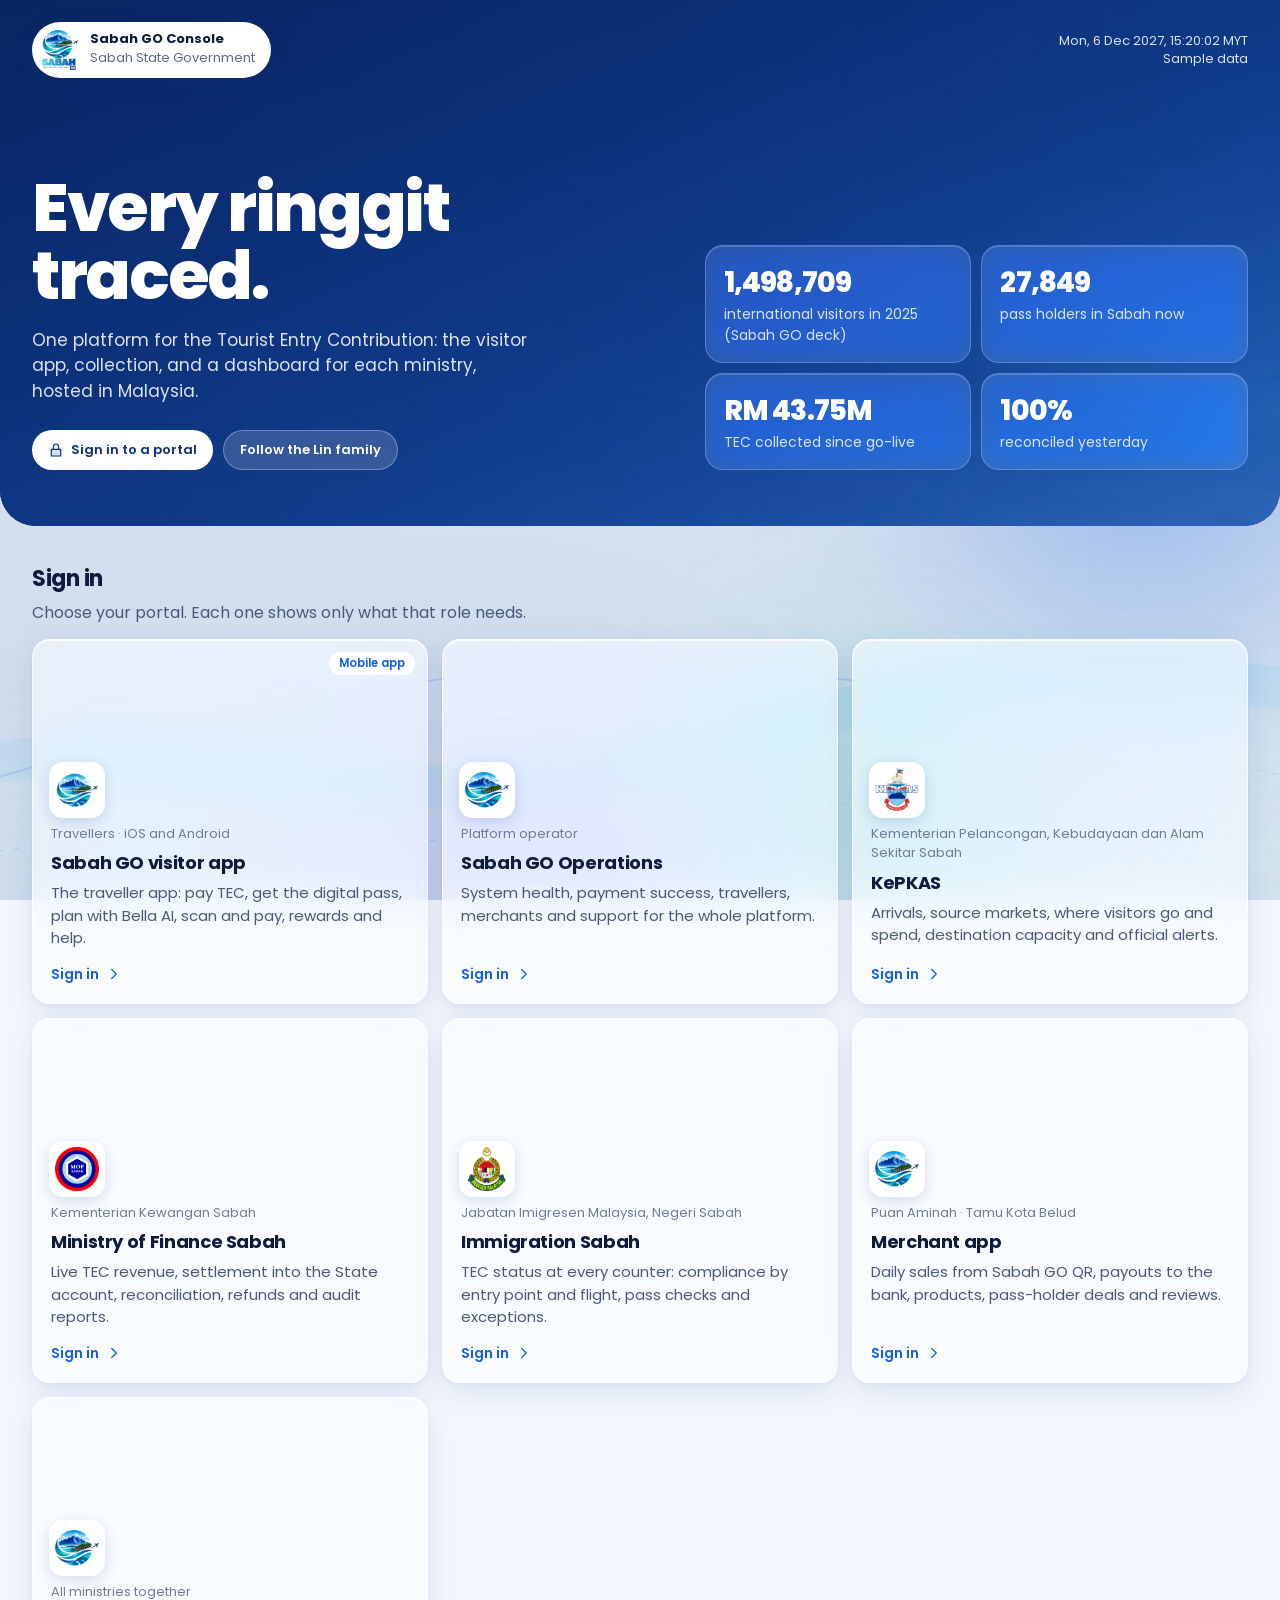
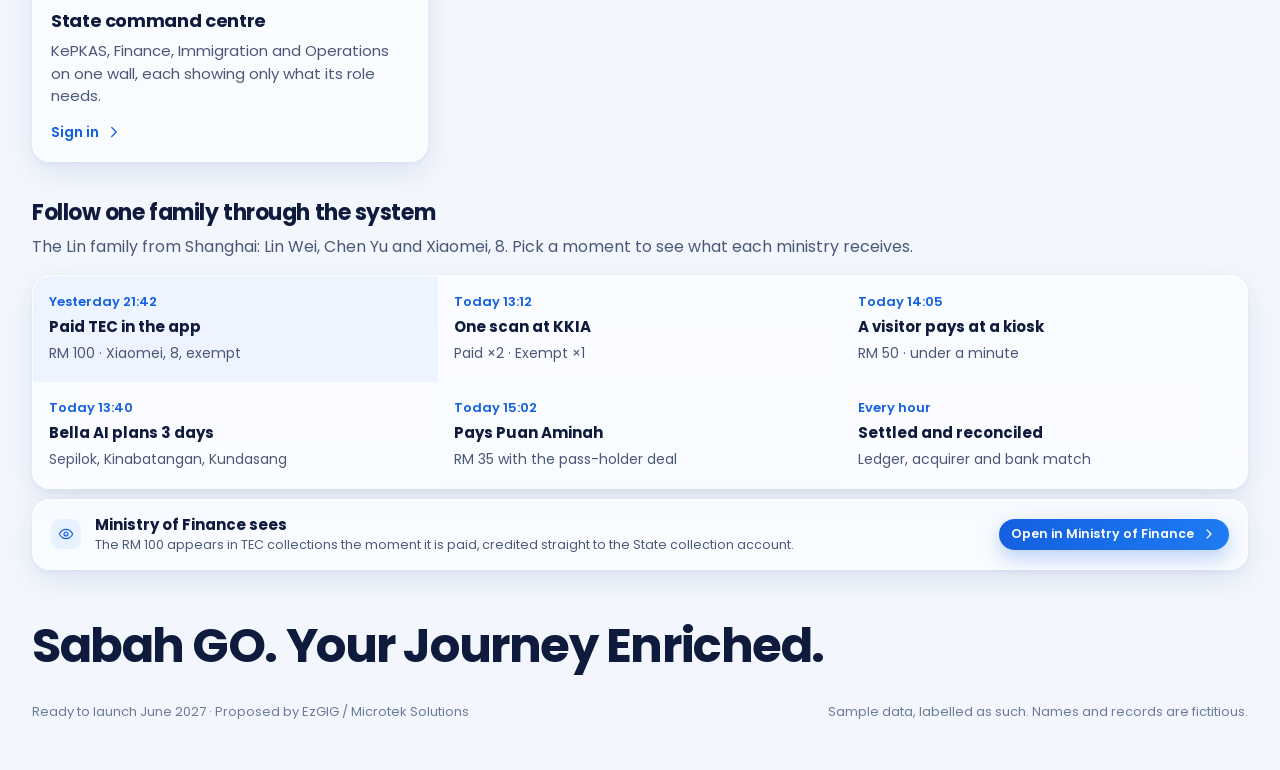
==== commit 989161d5: "Bump asset versions so browsers load the Bella rename Co-Authored-By: Claude Opus 5.5 <noreply@anthr" ====
--- a/index.html
+++ b/index.html
@@ -10,8 +10,8 @@
 <link rel="preconnect" href="https://fonts.googleapis.com">
 <link rel="preconnect" href="https://fonts.gstatic.com" crossorigin>
 <link href="https://fonts.googleapis.com/css2?family=Poppins:wght@400;500;600;700;800;900&display=swap" rel="stylesheet">
-<link rel="stylesheet" href="/css/console.css?v=3">
-<link rel="stylesheet" href="/css/glass.css?v=1">
+<link rel="stylesheet" href="/css/console.css?v=4">
+<link rel="stylesheet" href="/css/glass.css?v=2">
 </head>
 <body>
 <!-- moving backdrop: a slow drift on a photograph of Sabah, a flat navy scrim, and the logo's swoosh -->
@@ -36,21 +36,21 @@
 <aside class="drawer" id="drawer" aria-live="polite"></aside>
 <div class="modal" id="modal" role="dialog" aria-modal="true"></div>
 <div id="toast" role="status"></div>
-<script src="/js/config.js?v=3"></script>
-<script src="/js/engine.js?v=3"></script>
-<script src="/js/ui.js?v=3"></script>
-<script src="/js/records.js?v=3"></script>
-<script src="/js/models.js?v=3"></script>
-<script src="/js/reports.js?v=3"></script>
-<script src="/js/reports-ui.js?v=3"></script>
-<script src="/js/pages-ops.js?v=3"></script>
-<script src="/js/pages-tourism.js?v=3"></script>
-<script src="/js/pages-finance.js?v=3"></script>
-<script src="/js/pages-immigration.js?v=3"></script>
-<script src="/js/pages-merchant.js?v=3"></script>
-<script src="/js/pages-command.js?v=3"></script>
-<script src="/js/live.js?v=3"></script>
-<script src="/js/motion.js?v=1"></script>
-<script src="/js/boot.js?v=3"></script>
+<script src="/js/config.js?v=4"></script>
+<script src="/js/engine.js?v=4"></script>
+<script src="/js/ui.js?v=4"></script>
+<script src="/js/records.js?v=4"></script>
+<script src="/js/models.js?v=4"></script>
+<script src="/js/reports.js?v=4"></script>
+<script src="/js/reports-ui.js?v=4"></script>
+<script src="/js/pages-ops.js?v=4"></script>
+<script src="/js/pages-tourism.js?v=4"></script>
+<script src="/js/pages-finance.js?v=4"></script>
+<script src="/js/pages-immigration.js?v=4"></script>
+<script src="/js/pages-merchant.js?v=4"></script>
+<script src="/js/pages-command.js?v=4"></script>
+<script src="/js/live.js?v=4"></script>
+<script src="/js/motion.js?v=2"></script>
+<script src="/js/boot.js?v=4"></script>
 </body>
 </html>
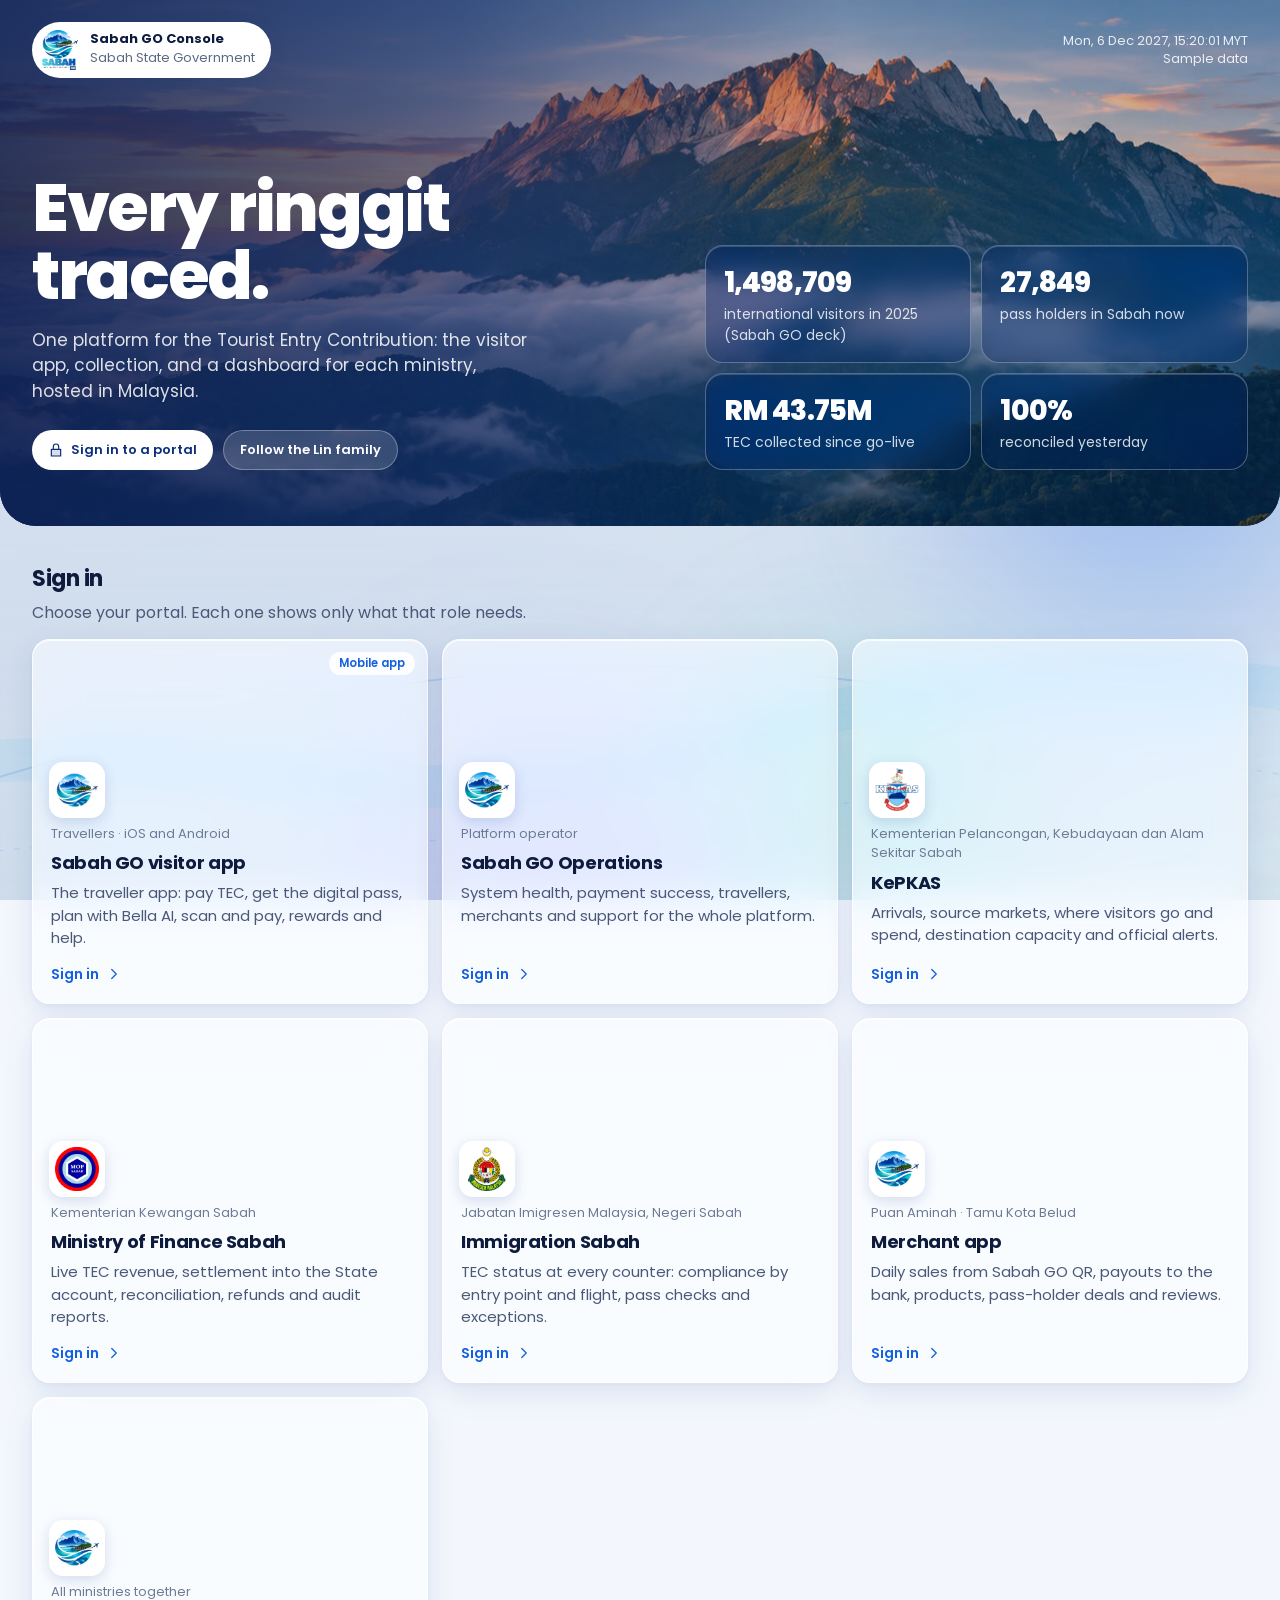
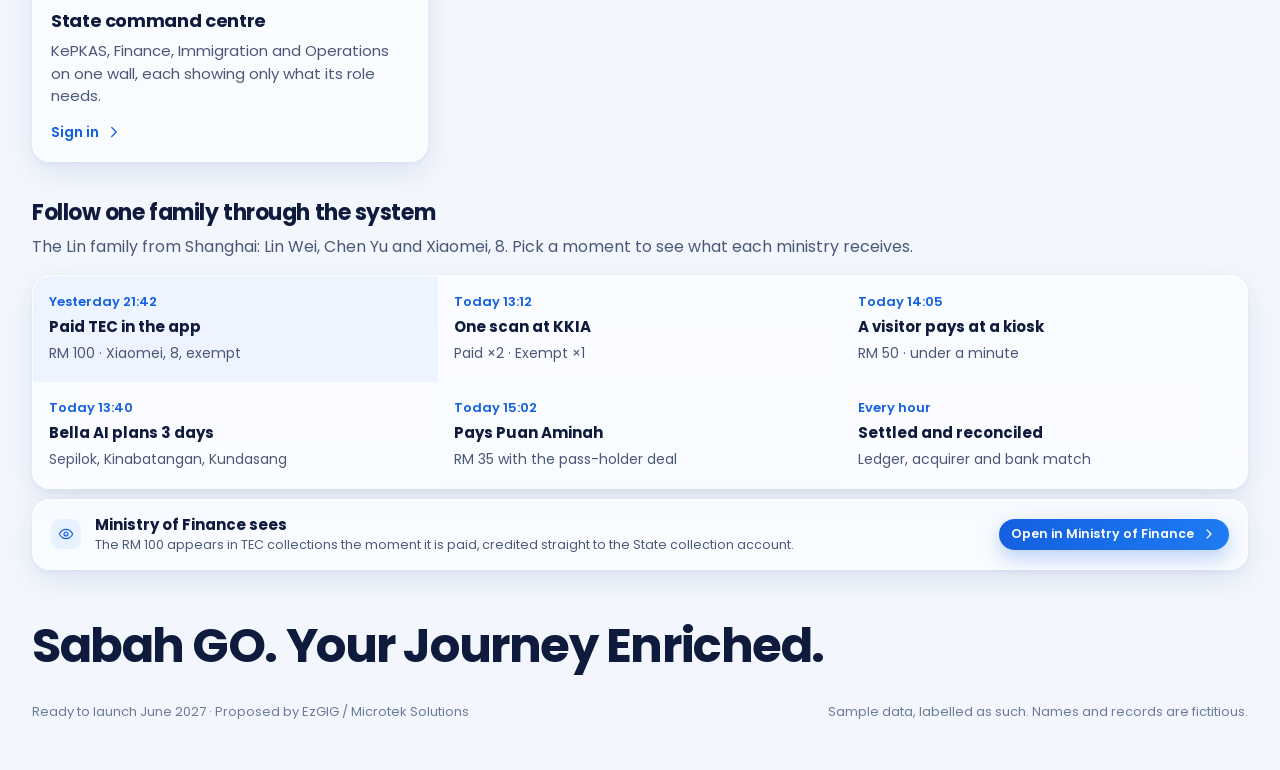
==== commit 289eaff9: "Use Mount Kinabalu at dawn as the landing hero Photo from the Sabah GO asset folder (F01 Kinabalu Wa" ====
--- a/index.html
+++ b/index.html
@@ -11,7 +11,7 @@
 <link rel="preconnect" href="https://fonts.gstatic.com" crossorigin>
 <link href="https://fonts.googleapis.com/css2?family=Poppins:wght@400;500;600;700;800;900&display=swap" rel="stylesheet">
 <link rel="stylesheet" href="/css/console.css?v=4">
-<link rel="stylesheet" href="/css/glass.css?v=2">
+<link rel="stylesheet" href="/css/glass.css?v=3">
 </head>
 <body>
 <!-- moving backdrop: a slow drift on a photograph of Sabah, a flat navy scrim, and the logo's swoosh -->
@@ -36,7 +36,7 @@
 <aside class="drawer" id="drawer" aria-live="polite"></aside>
 <div class="modal" id="modal" role="dialog" aria-modal="true"></div>
 <div id="toast" role="status"></div>
-<script src="/js/config.js?v=4"></script>
+<script src="/js/config.js?v=5"></script>
 <script src="/js/engine.js?v=4"></script>
 <script src="/js/ui.js?v=4"></script>
 <script src="/js/records.js?v=4"></script>
--- a/css/glass.css
+++ b/css/glass.css
@@ -196,3 +196,8 @@
 .rv:not(.rv-in) .bar-in,.rv:not(.rv-in) .line-in,.rv:not(.rv-in) .area-in,.rv:not(.rv-in) .dot-in,.rv:not(.rv-in) .bar i,.rv:not(.rv-in) .donut-wrap svg.ch{animation:none}
 /* print: every chart fully drawn */
 @media print{*,*:before,*:after{animation:none!important;transition:none!important}svg.ch path.line-in,.kpi .sp path{stroke-dashoffset:0!important;stroke-dasharray:none!important}}
+/* landing hero: Mount Kinabalu at dawn. The scrim stays dark behind the headline on the left
+   and opens up on the right so the summit, cloud sea and sunrise show through. */
+.lp-top .lp-photo div{background-position:60% 6%}
+.lp-top .lp-scrim{background:linear-gradient(90deg,rgba(8,30,84,.86) 0%,rgba(10,36,99,.58) 36%,rgba(10,36,99,.10) 66%,rgba(10,36,99,.16) 100%),linear-gradient(180deg,rgba(8,30,84,.18) 0%,rgba(8,30,84,0) 28%,rgba(8,30,84,.32) 100%)}
+.lp-top .lp-stat{background:rgba(8,30,84,.34);border-color:rgba(255,255,255,.28)}
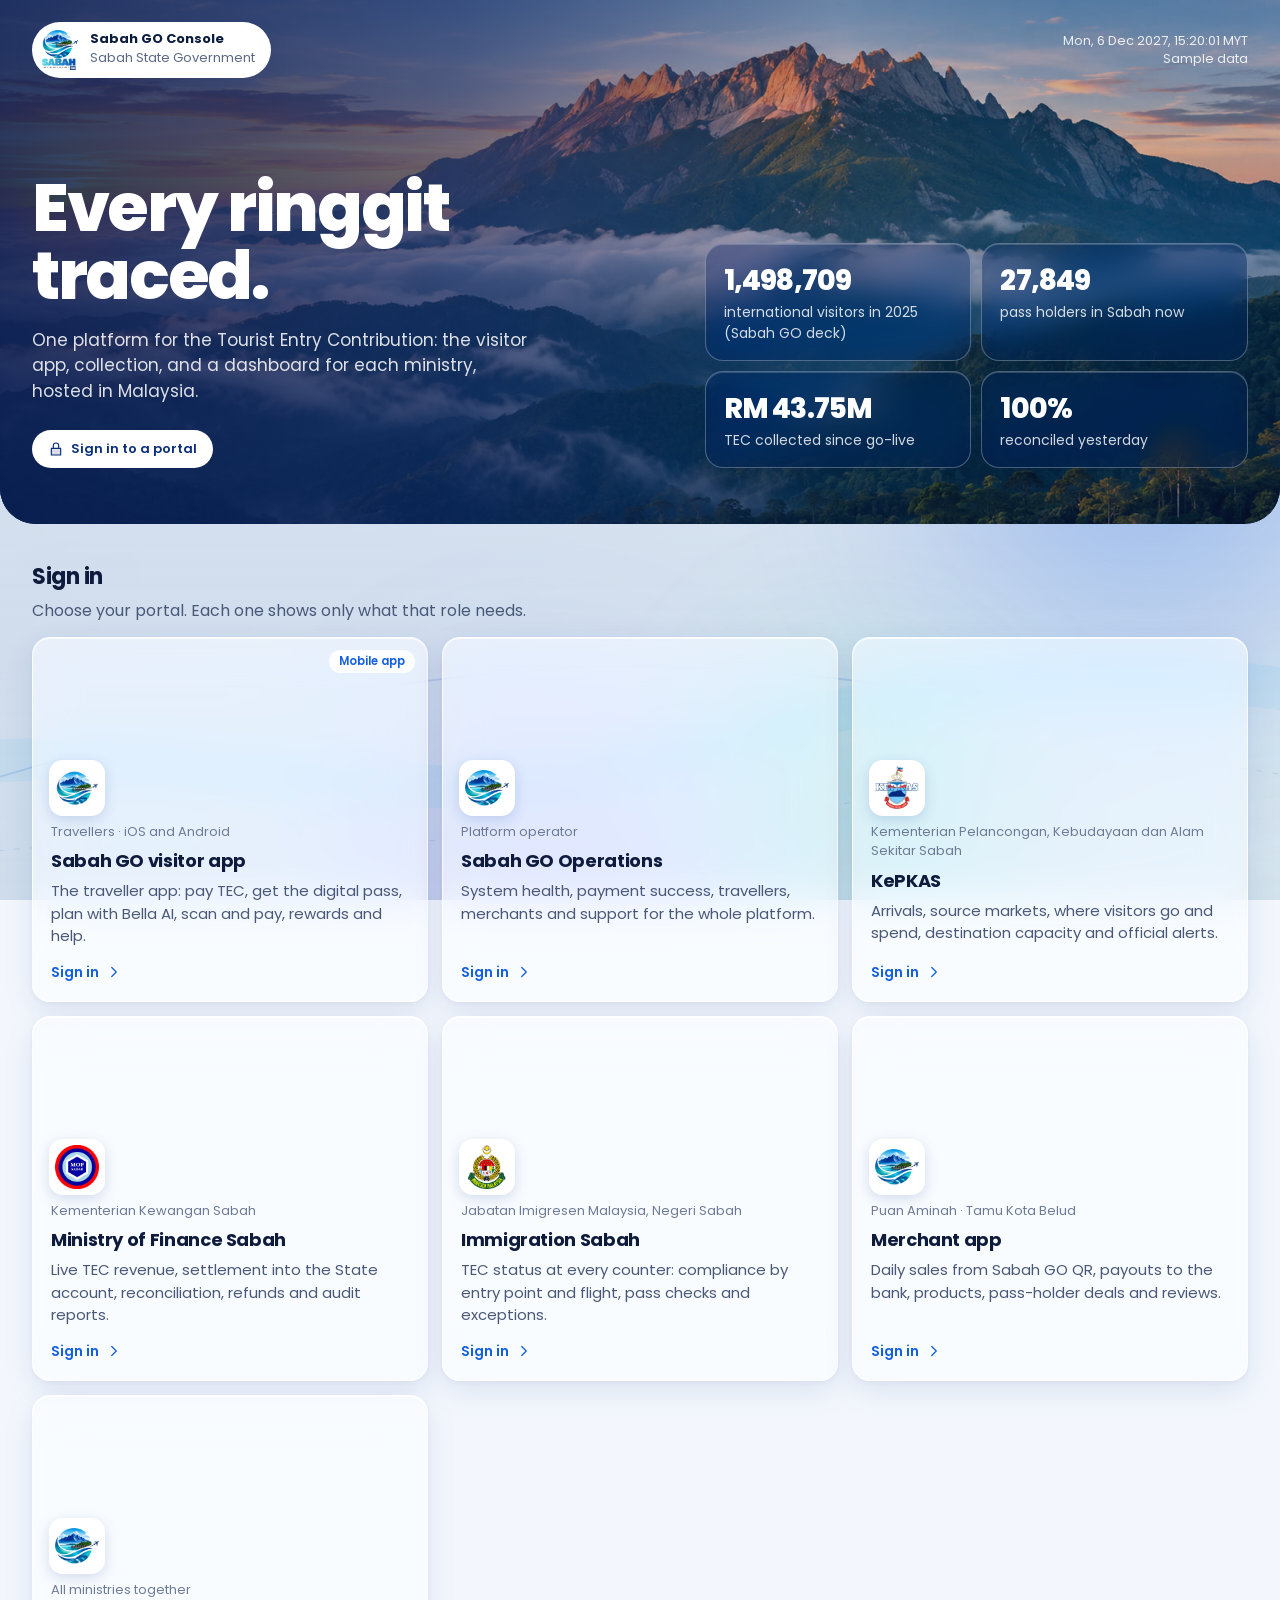
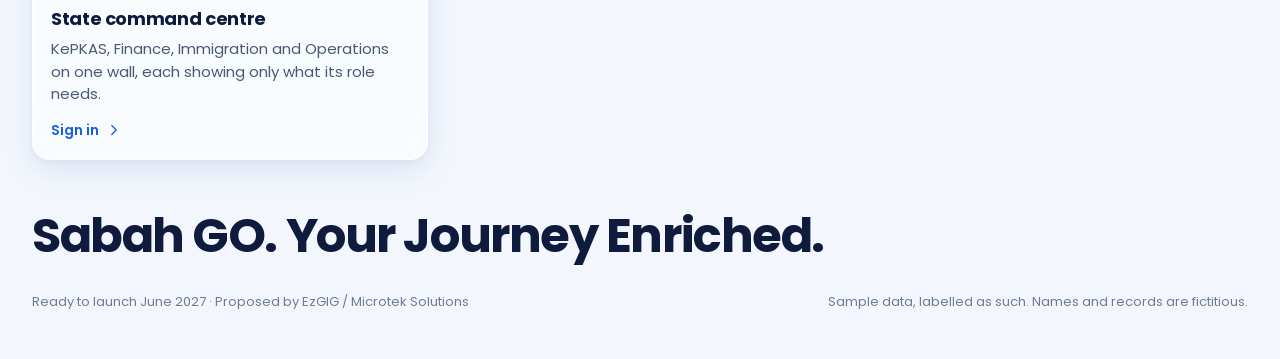
==== commit 1b3d66b7: "Fix the hero photo tiling on wide screens; remove the Lin family section The hero sets two backgroun" ====
--- a/index.html
+++ b/index.html
@@ -11,7 +11,7 @@
 <link rel="preconnect" href="https://fonts.gstatic.com" crossorigin>
 <link href="https://fonts.googleapis.com/css2?family=Poppins:wght@400;500;600;700;800;900&display=swap" rel="stylesheet">
 <link rel="stylesheet" href="/css/console.css?v=4">
-<link rel="stylesheet" href="/css/glass.css?v=3">
+<link rel="stylesheet" href="/css/glass.css?v=4">
 </head>
 <body>
 <!-- moving backdrop: a slow drift on a photograph of Sabah, a flat navy scrim, and the logo's swoosh -->
@@ -39,7 +39,7 @@
 <script src="/js/config.js?v=5"></script>
 <script src="/js/engine.js?v=4"></script>
 <script src="/js/ui.js?v=4"></script>
-<script src="/js/records.js?v=4"></script>
+<script src="/js/records.js?v=5"></script>
 <script src="/js/models.js?v=4"></script>
 <script src="/js/reports.js?v=4"></script>
 <script src="/js/reports-ui.js?v=4"></script>
--- a/css/glass.css
+++ b/css/glass.css
@@ -201,3 +201,6 @@
 .lp-top .lp-photo div{background-position:60% 6%}
 .lp-top .lp-scrim{background:linear-gradient(90deg,rgba(8,30,84,.86) 0%,rgba(10,36,99,.58) 36%,rgba(10,36,99,.10) 66%,rgba(10,36,99,.16) 100%),linear-gradient(180deg,rgba(8,30,84,.18) 0%,rgba(8,30,84,0) 28%,rgba(8,30,84,.32) 100%)}
 .lp-top .lp-stat{background:rgba(8,30,84,.34);border-color:rgba(255,255,255,.28)}
+/* the hero sets two pictures (Kinabalu, then a fallback); size and repeat must apply to both layers,
+   or the first one tiles at its natural size on wide screens */
+.lp-top .lp-photo div{background-size:cover;background-repeat:no-repeat}
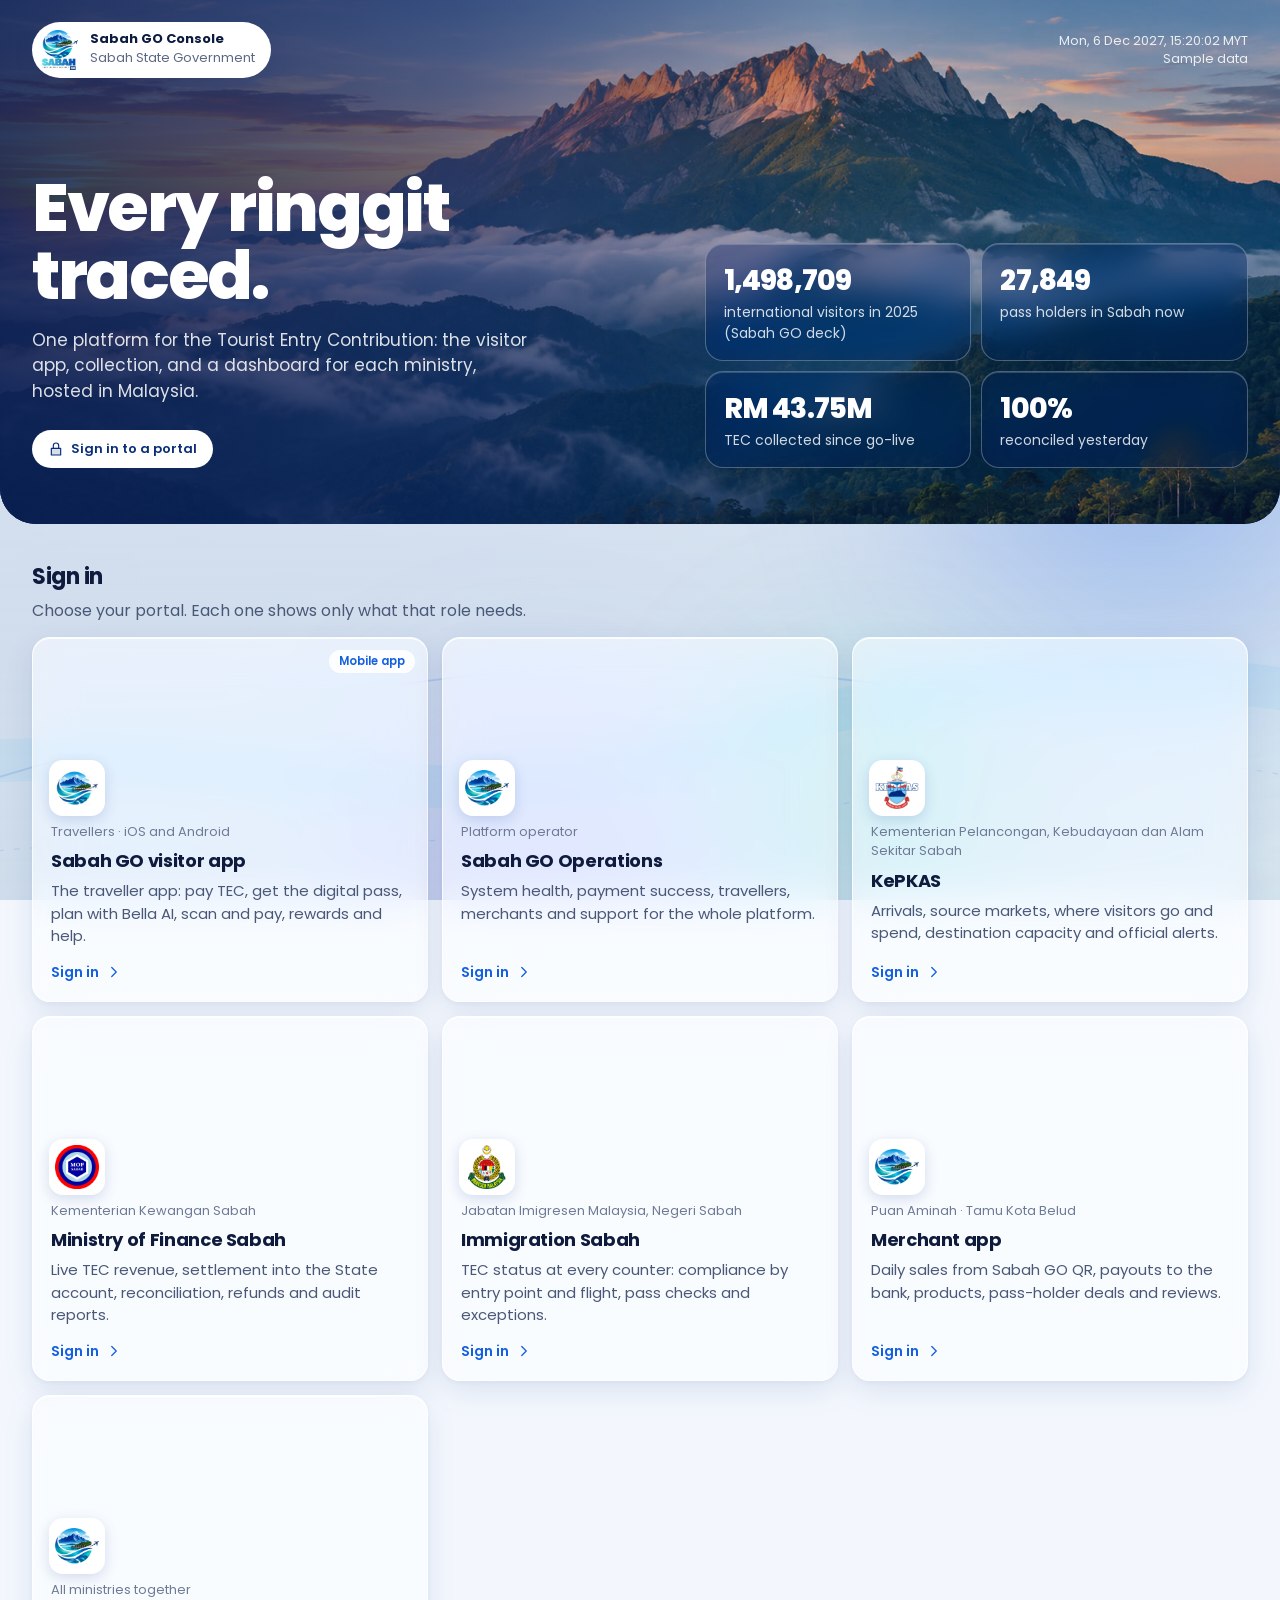
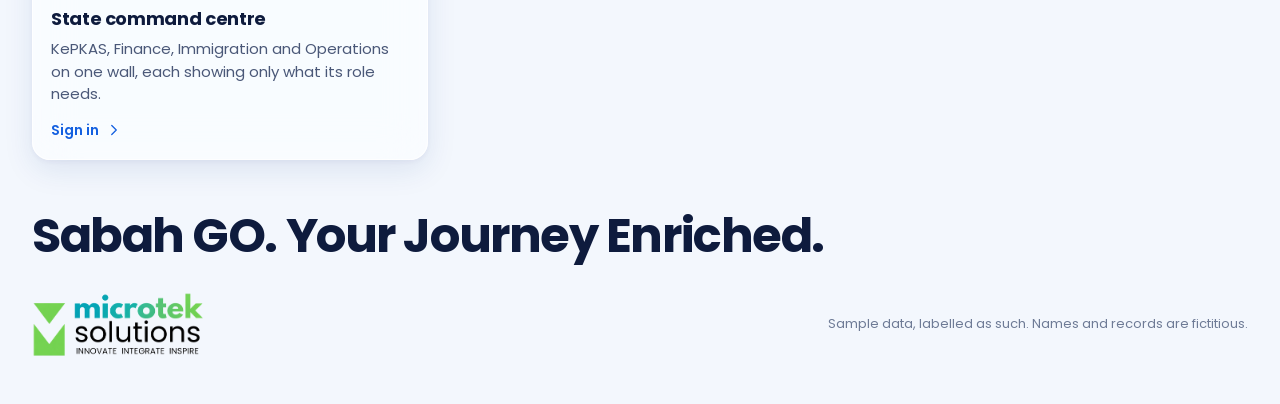
==== commit 8919f83b: "Show the Microtek Solutions logo in the landing footer Replaces the launch and proposal line.  Co-Au" ====
--- a/index.html
+++ b/index.html
@@ -11,7 +11,7 @@
 <link rel="preconnect" href="https://fonts.gstatic.com" crossorigin>
 <link href="https://fonts.googleapis.com/css2?family=Poppins:wght@400;500;600;700;800;900&display=swap" rel="stylesheet">
 <link rel="stylesheet" href="/css/console.css?v=4">
-<link rel="stylesheet" href="/css/glass.css?v=4">
+<link rel="stylesheet" href="/css/glass.css?v=5">
 </head>
 <body>
 <!-- moving backdrop: a slow drift on a photograph of Sabah, a flat navy scrim, and the logo's swoosh -->
@@ -39,7 +39,7 @@
 <script src="/js/config.js?v=5"></script>
 <script src="/js/engine.js?v=4"></script>
 <script src="/js/ui.js?v=4"></script>
-<script src="/js/records.js?v=5"></script>
+<script src="/js/records.js?v=6"></script>
 <script src="/js/models.js?v=4"></script>
 <script src="/js/reports.js?v=4"></script>
 <script src="/js/reports-ui.js?v=4"></script>
--- a/css/glass.css
+++ b/css/glass.css
@@ -204,3 +204,7 @@
 /* the hero sets two pictures (Kinabalu, then a fallback); size and repeat must apply to both layers,
    or the first one tiles at its natural size on wide screens */
 .lp-top .lp-photo div{background-size:cover;background-repeat:no-repeat}
+/* landing footer: Microtek Solutions logo in place of the launch line */
+.lp-foot{align-items:center}
+.lp-foot .lp-partner{height:64px;width:auto;display:block}
+@media (max-width:560px){.lp-foot .lp-partner{height:52px}}
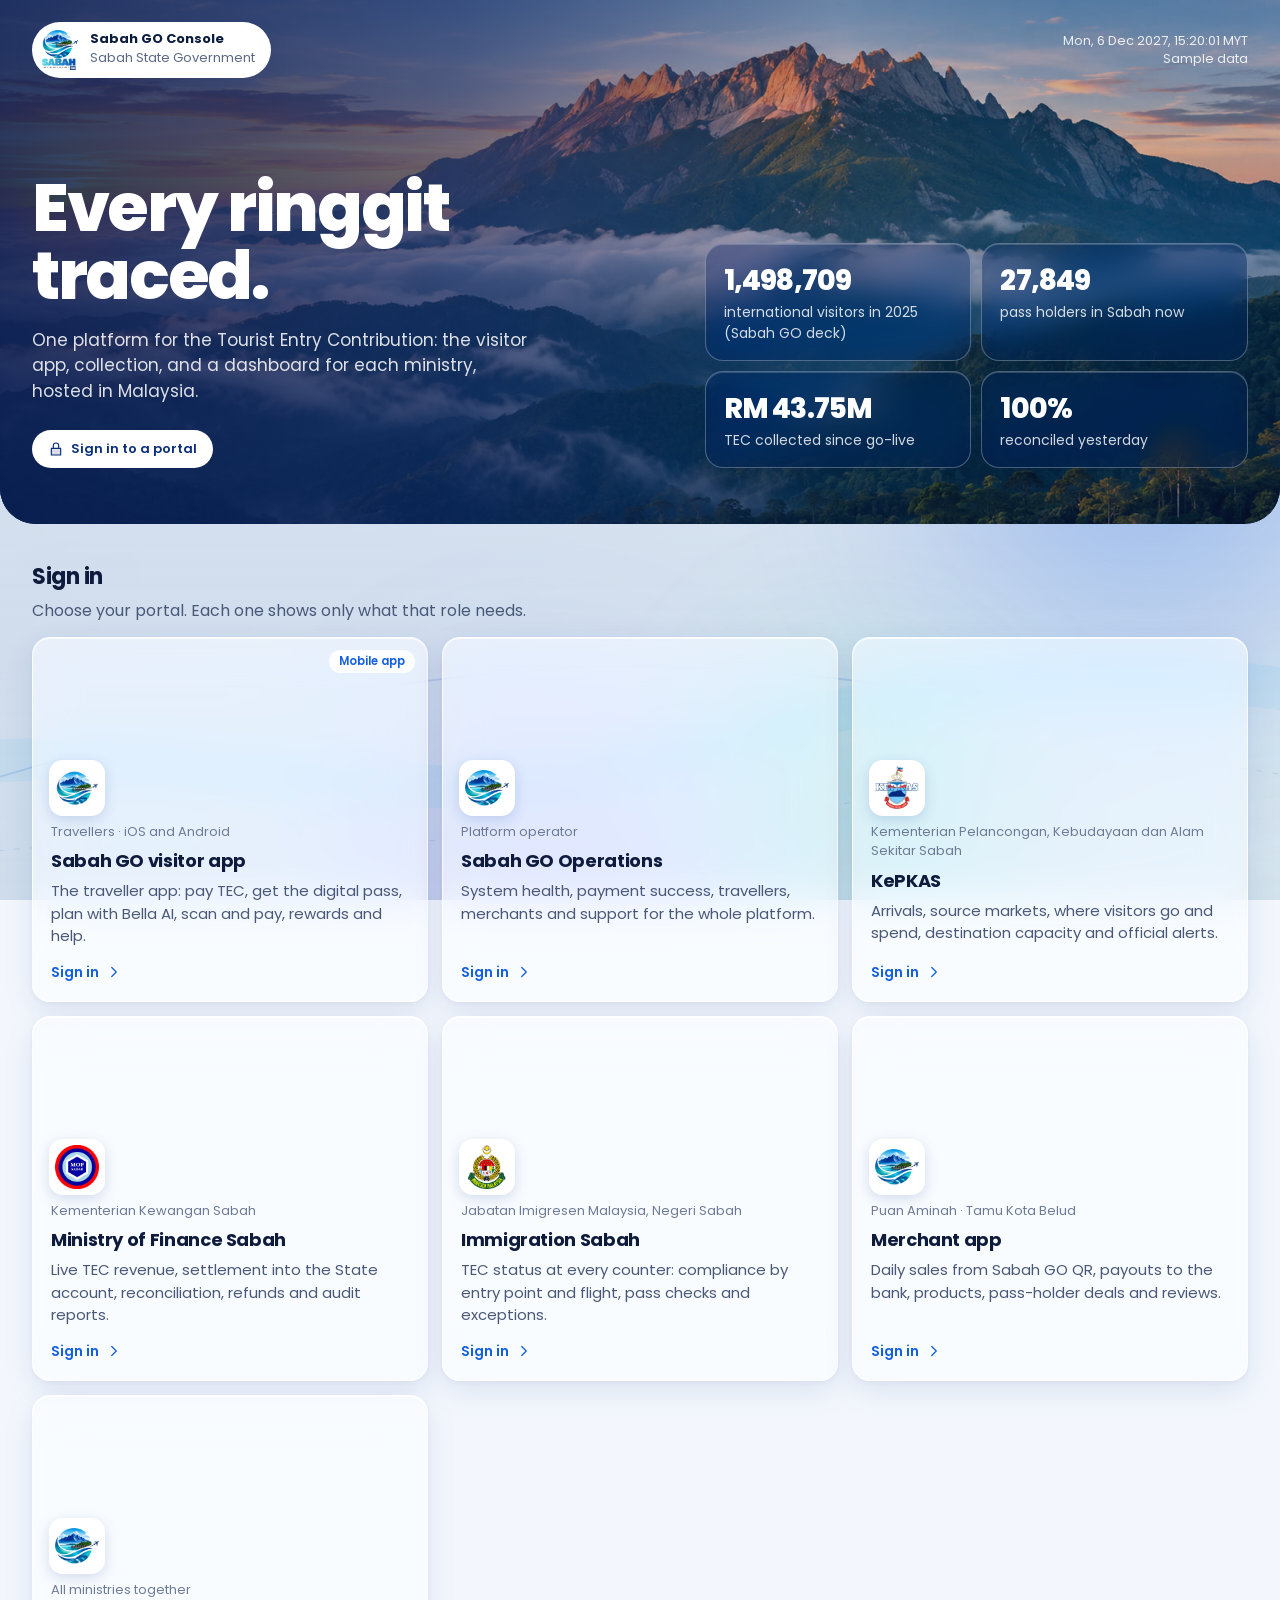
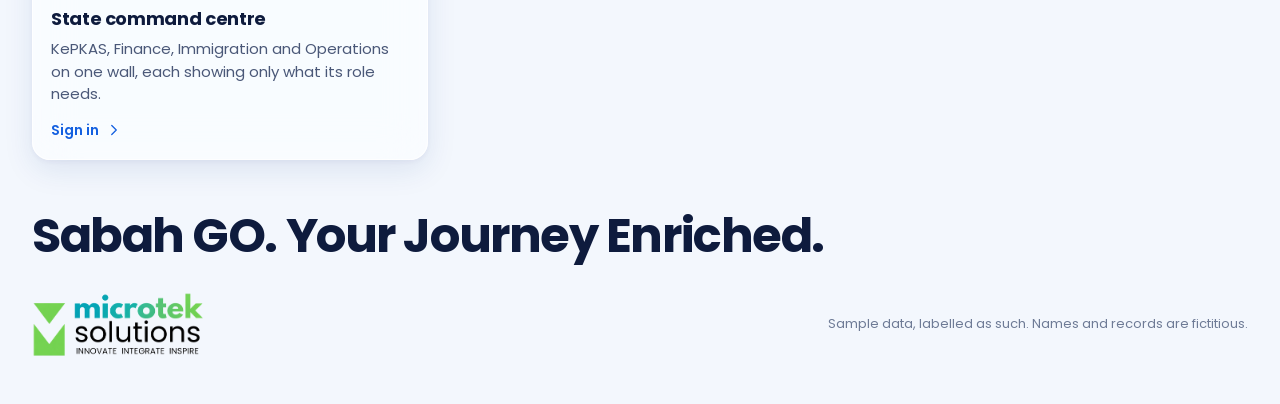
==== commit 598359ed: "Show a real map of Sabah's 27 districts, with the tile map as an option District views default to a " ====
--- a/index.html
+++ b/index.html
@@ -11,7 +11,7 @@
 <link rel="preconnect" href="https://fonts.gstatic.com" crossorigin>
 <link href="https://fonts.googleapis.com/css2?family=Poppins:wght@400;500;600;700;800;900&display=swap" rel="stylesheet">
 <link rel="stylesheet" href="/css/console.css?v=4">
-<link rel="stylesheet" href="/css/glass.css?v=5">
+<link rel="stylesheet" href="/css/glass.css?v=7">
 </head>
 <body>
 <!-- moving backdrop: a slow drift on a photograph of Sabah, a flat navy scrim, and the logo's swoosh -->
@@ -37,14 +37,15 @@
 <div class="modal" id="modal" role="dialog" aria-modal="true"></div>
 <div id="toast" role="status"></div>
 <script src="/js/config.js?v=5"></script>
-<script src="/js/engine.js?v=4"></script>
+<script src="/js/engine.js?v=5"></script>
 <script src="/js/ui.js?v=4"></script>
 <script src="/js/records.js?v=6"></script>
 <script src="/js/models.js?v=4"></script>
 <script src="/js/reports.js?v=4"></script>
 <script src="/js/reports-ui.js?v=4"></script>
 <script src="/js/pages-ops.js?v=4"></script>
-<script src="/js/pages-tourism.js?v=4"></script>
+<script src="/js/sabah-geo.js?v=1"></script>
+<script src="/js/pages-tourism.js?v=6"></script>
 <script src="/js/pages-finance.js?v=4"></script>
 <script src="/js/pages-immigration.js?v=4"></script>
 <script src="/js/pages-merchant.js?v=4"></script>
--- a/css/glass.css
+++ b/css/glass.css
@@ -208,3 +208,24 @@
 .lp-foot{align-items:center}
 .lp-foot .lp-partner{height:64px;width:auto;display:block}
 @media (max-width:560px){.lp-foot .lp-partner{height:52px}}
+/* ---------- district view: real map (default) or tile map ---------- */
+.dview{position:relative;display:flex;flex-direction:column;gap:10px}
+.dv-seg{align-self:flex-end;margin-top:-6px}
+.dview[data-v="map"] .dv-tiles,.dview[data-v="tiles"] .dv-map{display:none}
+.dview[data-v="map"] .dv-tilenote,.dview[data-v="tiles"] .dv-mapnote{display:none}
+.dsvg{width:100%;height:auto;display:block;overflow:visible}
+.dsvg path{stroke:#fff;stroke-width:1.4;stroke-linejoin:round;transition:filter .2s,stroke-width .2s;cursor:default}
+.dsvg path:hover{filter:brightness(1.08) saturate(1.1);stroke-width:2.4}
+.dsvg path.on{stroke:#FF8A1F;stroke-width:4}
+.dsvg text{font-family:var(--fText);pointer-events:none;paint-order:stroke;stroke-linejoin:round}
+.dsvg .dn{font-size:14px;font-weight:500;stroke:rgba(10,36,99,.0);stroke-width:0}
+.dsvg .dv{font-size:17px;font-weight:800;letter-spacing:-.01em}
+.dsvg .ext{fill:#0A2463}
+.dsvg .ld{stroke:#6E7B96;stroke-width:1;stroke-dasharray:3 3}
+.dv-legend{display:flex;flex-wrap:wrap;align-items:center;gap:6px 14px}
+.dv-legend span{display:inline-flex;align-items:center;gap:6px}
+.dv-legend i{width:18px;height:10px;border-radius:3px;display:inline-block}
+.dv-legend .dv-unit{margin-left:auto}
+.dv-note{font-size:11.5px;opacity:.8}
+.dview .dv-map{animation:rise .7s var(--out) backwards}
+.dsvg .ldot{fill:#0A2463}
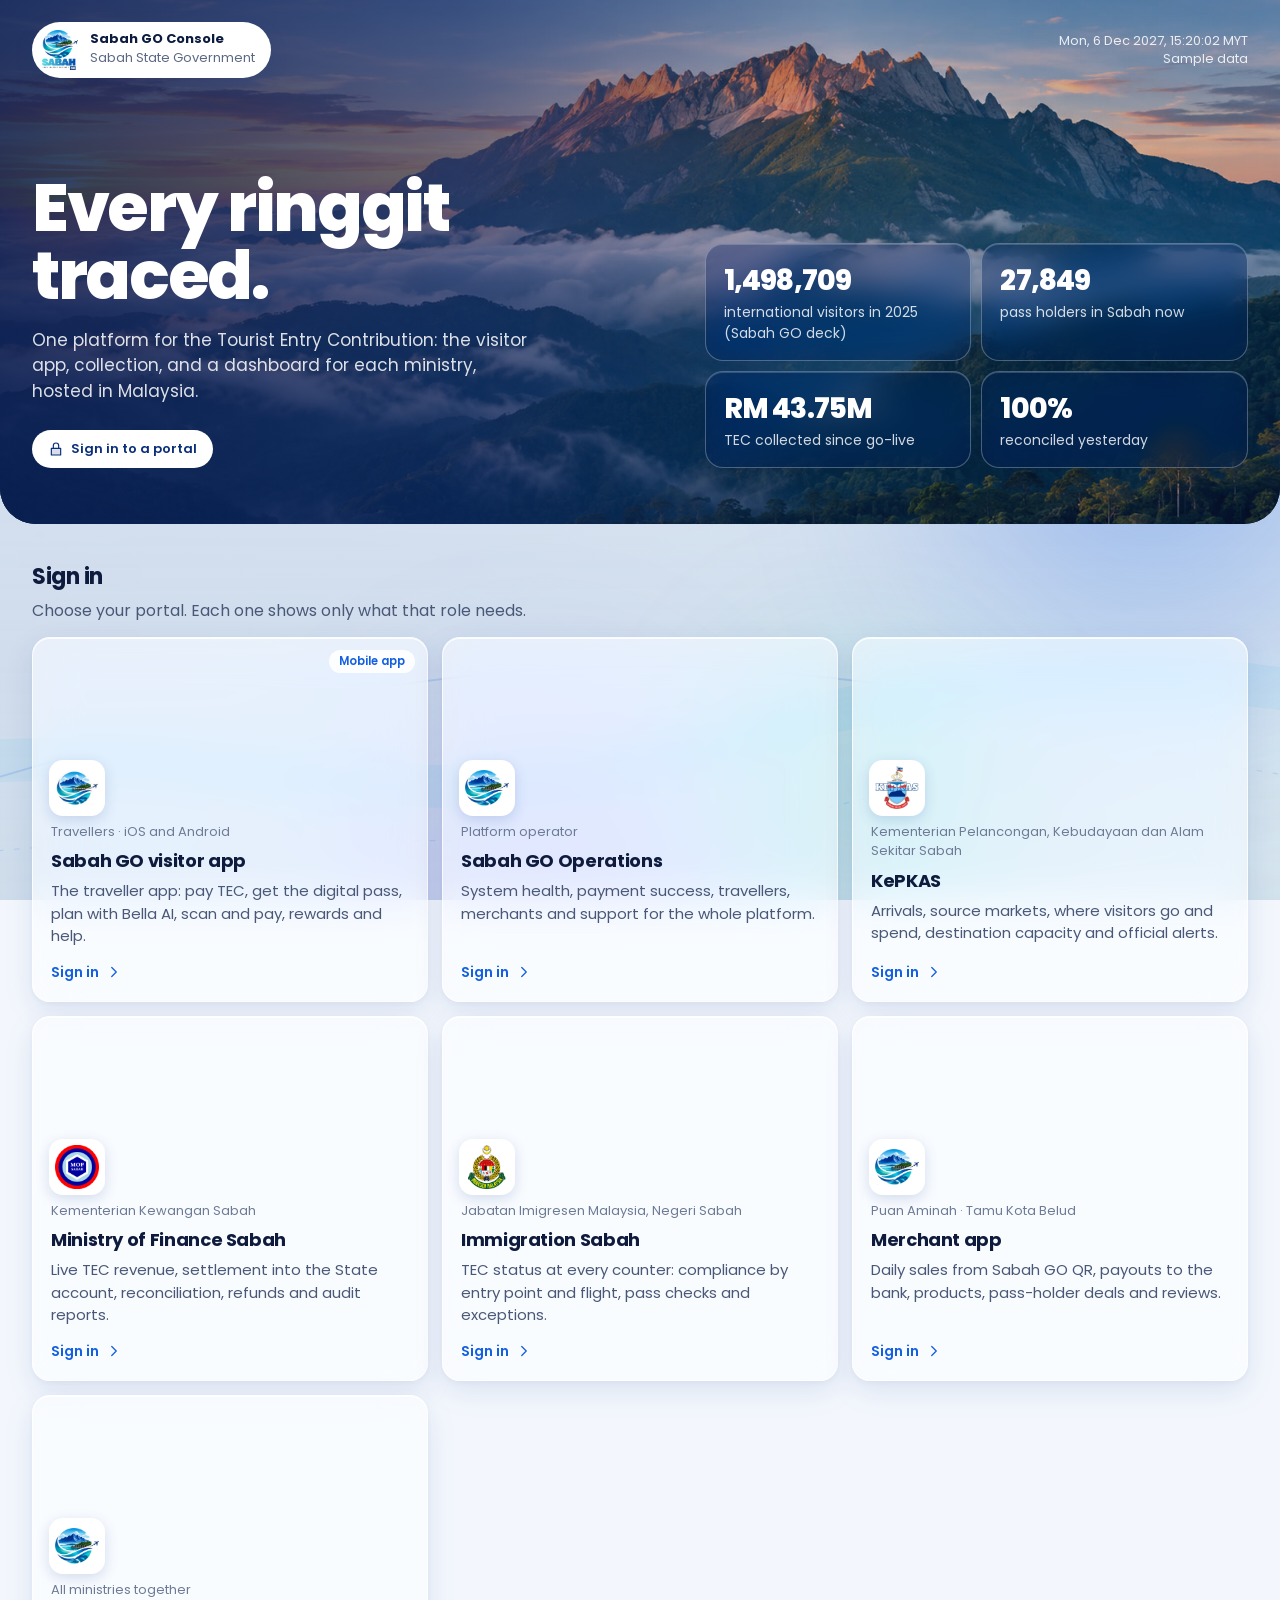
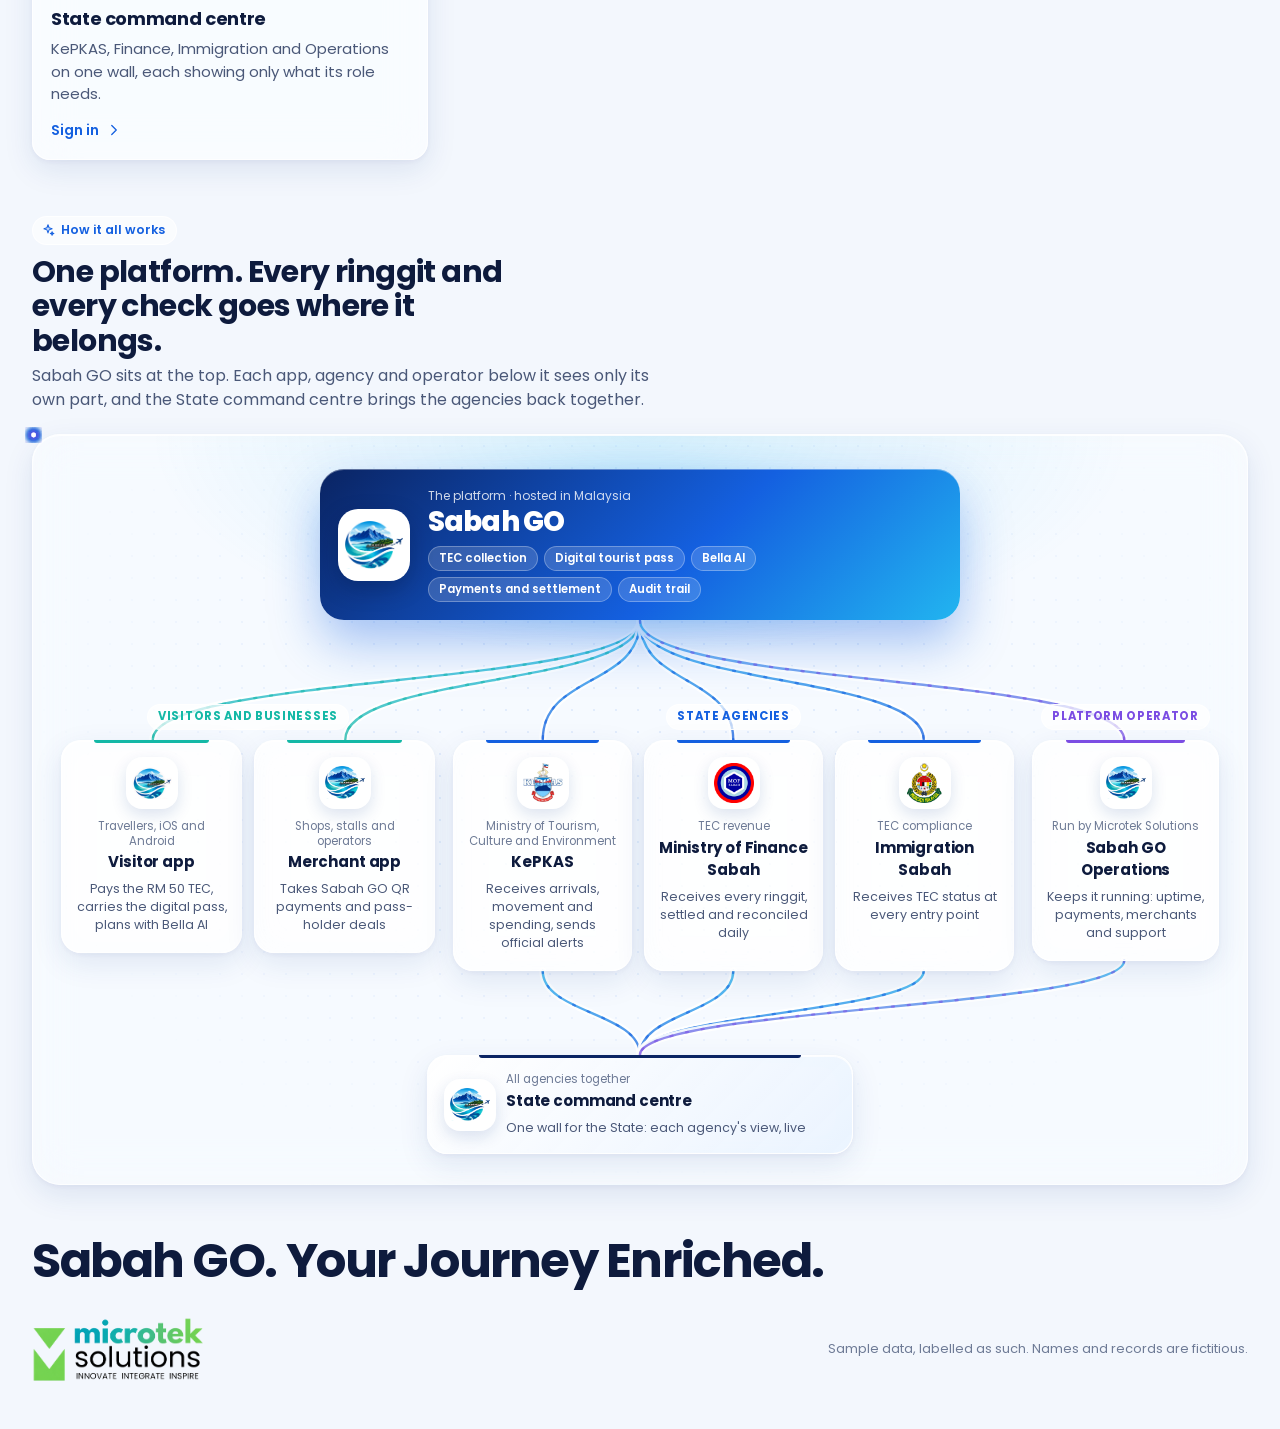
==== commit 55349f8b: "Add a 'How it all works' tree to the landing page Sabah GO at the top; the visitor and merchant apps" ====
--- a/index.html
+++ b/index.html
@@ -11,7 +11,7 @@
 <link rel="preconnect" href="https://fonts.gstatic.com" crossorigin>
 <link href="https://fonts.googleapis.com/css2?family=Poppins:wght@400;500;600;700;800;900&display=swap" rel="stylesheet">
 <link rel="stylesheet" href="/css/console.css?v=4">
-<link rel="stylesheet" href="/css/glass.css?v=7">
+<link rel="stylesheet" href="/css/glass.css?v=8">
 </head>
 <body>
 <!-- moving backdrop: a slow drift on a photograph of Sabah, a flat navy scrim, and the logo's swoosh -->
@@ -39,7 +39,8 @@
 <script src="/js/config.js?v=5"></script>
 <script src="/js/engine.js?v=5"></script>
 <script src="/js/ui.js?v=4"></script>
-<script src="/js/records.js?v=6"></script>
+<script src="/js/records.js?v=7"></script>
+<script src="/js/flow.js?v=1"></script>
 <script src="/js/models.js?v=4"></script>
 <script src="/js/reports.js?v=4"></script>
 <script src="/js/reports-ui.js?v=4"></script>
--- a/css/glass.css
+++ b/css/glass.css
@@ -229,3 +229,81 @@
 .dv-note{font-size:11.5px;opacity:.8}
 .dview .dv-map{animation:rise .7s var(--out) backwards}
 .dsvg .ldot{fill:#0A2463}
+
+/* ---------- landing: how it all works (tree) ---------- */
+.flow-head{margin-top:56px}
+.flow-head h2{font-size:clamp(22px,2.4vw,30px);max-width:26ch;line-height:1.15}
+.flow-head p{max-width:64ch}
+.flow-kick{display:inline-flex;align-items:center;gap:6px;font-size:12.5px;font-weight:600;color:var(--blue);background:rgba(255,255,255,.6);border:1px solid var(--glassEdge);padding:4px 11px 4px 8px;border-radius:99px;margin-bottom:10px}
+.flow-kick svg.i{width:14px;height:14px}
+.flow{--fc-people:#14B8A6;--fc-gov:#1460E0;--fc-ops:#7B4DE3;position:relative;margin-top:22px;padding:34px 28px 30px;border-radius:28px;isolation:isolate;
+  background:radial-gradient(700px 320px at 50% 0%,rgba(34,181,240,.16),transparent 70%),rgba(255,255,255,.38);border:1px solid var(--glassEdge);box-shadow:var(--glassShadow);
+  backdrop-filter:var(--glassBlur);-webkit-backdrop-filter:var(--glassBlur);display:flex;flex-direction:column;align-items:center;gap:84px}
+.flow:before{content:"";position:absolute;inset:0;border-radius:inherit;z-index:-1;opacity:.5;pointer-events:none;
+  background-image:radial-gradient(rgba(20,96,224,.16) 1px,transparent 1.4px);background-size:22px 22px;-webkit-mask-image:radial-gradient(ellipse at 50% 40%,#000 30%,transparent 75%);mask-image:radial-gradient(ellipse at 50% 40%,#000 30%,transparent 75%)}
+.flow-wires{position:absolute;inset:0;width:100%;height:100%;z-index:0;pointer-events:none;overflow:visible}
+.fw path{fill:none;stroke-linecap:round}
+.fw-base{stroke:rgba(255,255,255,.9);stroke-width:7}
+.fw-line{stroke-width:2.4;opacity:.75;transition:opacity .3s,stroke-width .3s}
+.fw-flow{stroke-width:2.4;stroke-dasharray:2 14;animation:fwflow 1.2s linear infinite;opacity:.55}
+@keyframes fwflow{to{stroke-dashoffset:-16}}
+.flow.hi .fw{opacity:.22;transition:opacity .3s}
+.flow.hi .fw.on{opacity:1}.flow.hi .fw.on .fw-line{stroke-width:3.6;opacity:1}
+.flow-root-wrap,.flow-row,.flow-cc-wrap{position:relative;z-index:1;width:100%}
+.flow-root-wrap,.flow-cc-wrap{display:flex;justify-content:center}
+/* root */
+.froot{position:relative;display:flex;align-items:center;gap:18px;padding:18px 26px 18px 18px;border-radius:24px;color:#fff;text-align:left;max-width:640px;
+  background:linear-gradient(135deg,#0A2463 0%,#1460E0 58%,#22B5F0 100%);box-shadow:0 1px 0 rgba(255,255,255,.35) inset,0 22px 50px rgba(20,96,224,.38);transition:transform .45s var(--out)}
+.froot:hover{transform:translateY(-3px)}
+.froot-glow{position:absolute;inset:-14px;border-radius:32px;z-index:-1;background:radial-gradient(closest-side,rgba(34,181,240,.55),transparent);filter:blur(14px);animation:breathe 4s ease-in-out infinite}
+@keyframes breathe{50%{opacity:.45;transform:scale(.96)}}
+.froot-crest{width:72px;height:72px;border-radius:20px;background:#fff;display:grid;place-items:center;flex:none;box-shadow:0 8px 22px rgba(4,20,60,.3)}
+.froot-crest img{width:58px;height:58px;object-fit:contain}
+.froot-body small{display:block;font-size:12px;opacity:.8}
+.froot-body b{display:block;font-family:var(--fDisplay);font-size:28px;font-weight:800;letter-spacing:-.03em;line-height:1.1;margin:2px 0 8px}
+.froot-chips{display:flex;flex-wrap:wrap;gap:6px}
+.froot-chips i{font-style:normal;font-size:11.5px;font-weight:600;padding:3px 10px;border-radius:99px;background:rgba(255,255,255,.16);border:1px solid rgba(255,255,255,.28)}
+/* branches */
+.flow-row{display:grid;grid-template-columns:2fr 3fr 1fr;gap:18px;align-items:start}
+.fgroup{display:flex;flex-direction:column;gap:10px;min-width:0}
+.glabel{align-self:center;font-size:11.5px;font-weight:700;letter-spacing:.06em;text-transform:uppercase;color:var(--fc);padding:3px 10px;border-radius:99px;background:rgba(255,255,255,.7);border:1px solid rgba(255,255,255,.9)}
+.fgroup[data-g="people"]{--fc:var(--fc-people)}.fgroup[data-g="gov"]{--fc:var(--fc-gov)}.fgroup[data-g="ops"]{--fc:var(--fc-ops)}
+.fnodes{display:grid;grid-template-columns:repeat(var(--n),minmax(0,1fr));gap:12px}
+.fnode{position:relative;display:flex;flex-direction:column;align-items:center;text-align:center;gap:10px;padding:16px 14px 18px;border-radius:20px;min-width:0;
+  background:rgba(255,255,255,.72);border:1px solid rgba(255,255,255,.9);box-shadow:var(--glassShadow);backdrop-filter:blur(16px);-webkit-backdrop-filter:blur(16px);
+  transition:transform .45s var(--out),box-shadow .45s var(--out),border-color .3s}
+.fnode:before{content:"";position:absolute;left:18%;right:18%;top:-1px;height:3px;border-radius:0 0 4px 4px;background:var(--fc,var(--blue))}
+.fnode[data-g="people"]{--fc:var(--fc-people)}.fnode[data-g="gov"]{--fc:var(--fc-gov)}.fnode[data-g="ops"]{--fc:var(--fc-ops)}
+.fnode:hover,.fnode.on{transform:translateY(-4px);box-shadow:var(--glassShadow2);border-color:var(--fc,var(--blue))}
+.fcrest{width:52px;height:52px;border-radius:16px;background:#fff;display:grid;place-items:center;box-shadow:0 6px 16px rgba(16,56,140,.14)}
+.fcrest img{max-width:40px;max-height:40px;object-fit:contain}
+.fbody small{display:block;font-size:11.5px;color:var(--ink3);line-height:1.3}
+.fbody b{display:block;font-size:15px;font-weight:700;letter-spacing:-.01em;margin:3px 0 6px;color:var(--ink)}
+.fflow{display:block;font-size:12.5px;color:var(--ink2);line-height:1.45}
+.fgo{position:absolute;right:10px;top:10px;width:24px;height:24px;border-radius:50%;display:grid;place-items:center;color:var(--fc,var(--blue));background:rgba(255,255,255,.8);opacity:0;transform:translateX(-4px);transition:opacity .3s,transform .3s var(--out)}
+.fgo svg.i{width:14px;height:14px}
+.fnode:hover .fgo,.fnode.on .fgo{opacity:1;transform:none}
+/* command centre */
+.fcc{--fc:#0A2463;flex-direction:row;text-align:left;max-width:520px;padding:16px 46px 16px 16px;background:linear-gradient(135deg,rgba(255,255,255,.9),rgba(232,242,255,.85))}
+.fcc:before{left:12%;right:12%}
+/* entrance */
+.flow .froot,.flow .fnode,.flow .glabel{animation:rise .8s var(--out) backwards}
+.flow .fgroup:nth-child(1) .fnode{animation-delay:.15s}.flow .fgroup:nth-child(2) .fnode{animation-delay:.25s}.flow .fgroup:nth-child(3) .fnode{animation-delay:.35s}.flow .fcc{animation-delay:.45s}
+.flow-wires{animation:fadeIn 1s var(--out) .4s backwards}
+@keyframes fadeIn{from{opacity:0}}
+/* tablets: two rows of branches; phones: one vertical trunk */
+@media (max-width:1180px){.flow-row{grid-template-columns:1fr 1fr}.fgroup[data-g="gov"]{grid-column:1/-1;order:-1}}
+@media (max-width:760px){
+  .flow{gap:18px;padding:22px 16px 22px 16px;align-items:stretch}
+  .flow-wires{display:none}
+  .flow:after{content:"";position:absolute;left:43px;top:60px;bottom:60px;width:3px;border-radius:3px;z-index:0;background:linear-gradient(#1460E0,#14B8A6 40%,#1460E0 70%,#7B4DE3);opacity:.35}
+  .froot{flex-direction:column;align-items:flex-start;padding:16px;gap:12px}
+  .froot-crest{width:56px;height:56px}.froot-crest img{width:44px;height:44px}
+  .flow-row{grid-template-columns:1fr;gap:16px}.fgroup[data-g="gov"]{order:0}
+  .glabel{align-self:flex-start;margin-left:52px}
+  .fnodes{grid-template-columns:1fr;gap:10px}
+  .fnode,.fcc{flex-direction:row;text-align:left;align-items:flex-start;padding:14px 40px 14px 14px;max-width:none}
+  .fnode:before{left:-1px;right:auto;top:18%;bottom:18%;width:3px;height:auto;border-radius:0 4px 4px 0}
+  .fcrest{width:44px;height:44px;flex:none}.fcrest img{max-width:34px;max-height:34px}
+  .fgo{opacity:1;transform:none;top:50%;margin-top:-12px}
+}
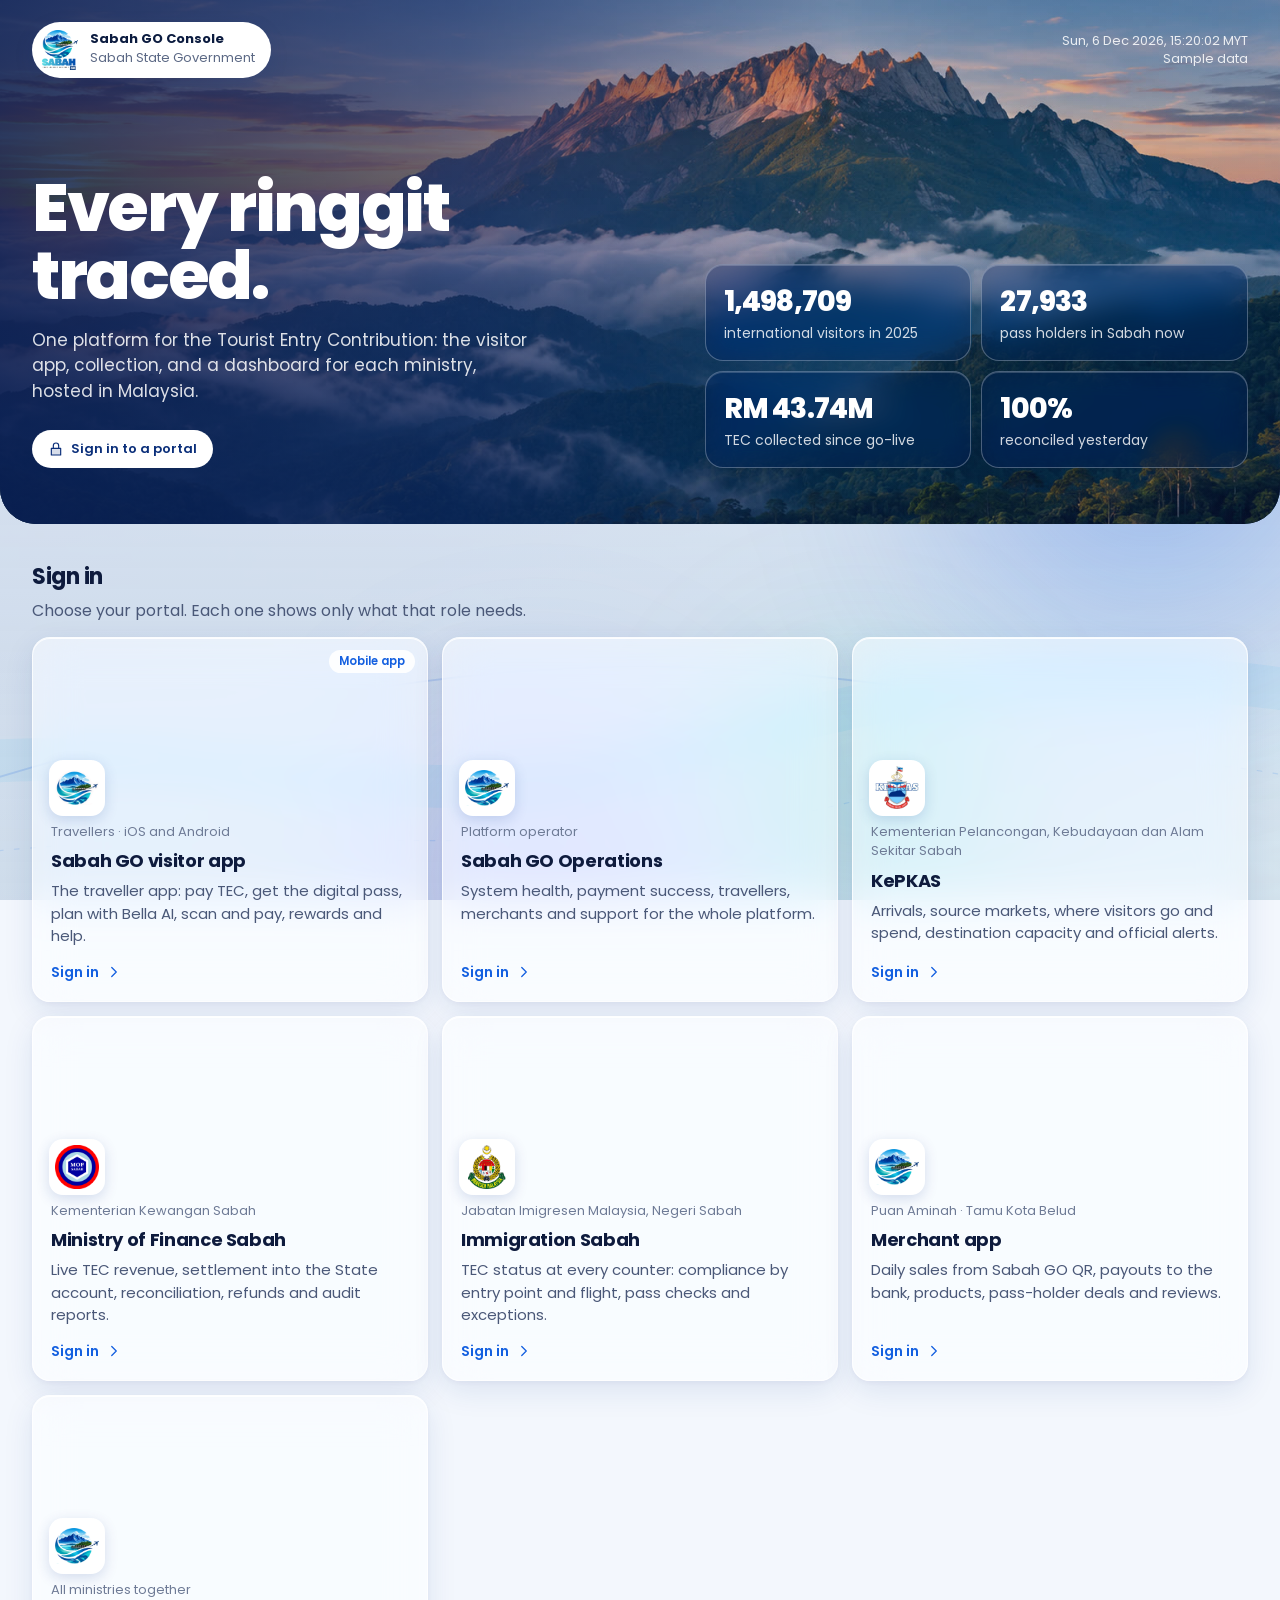
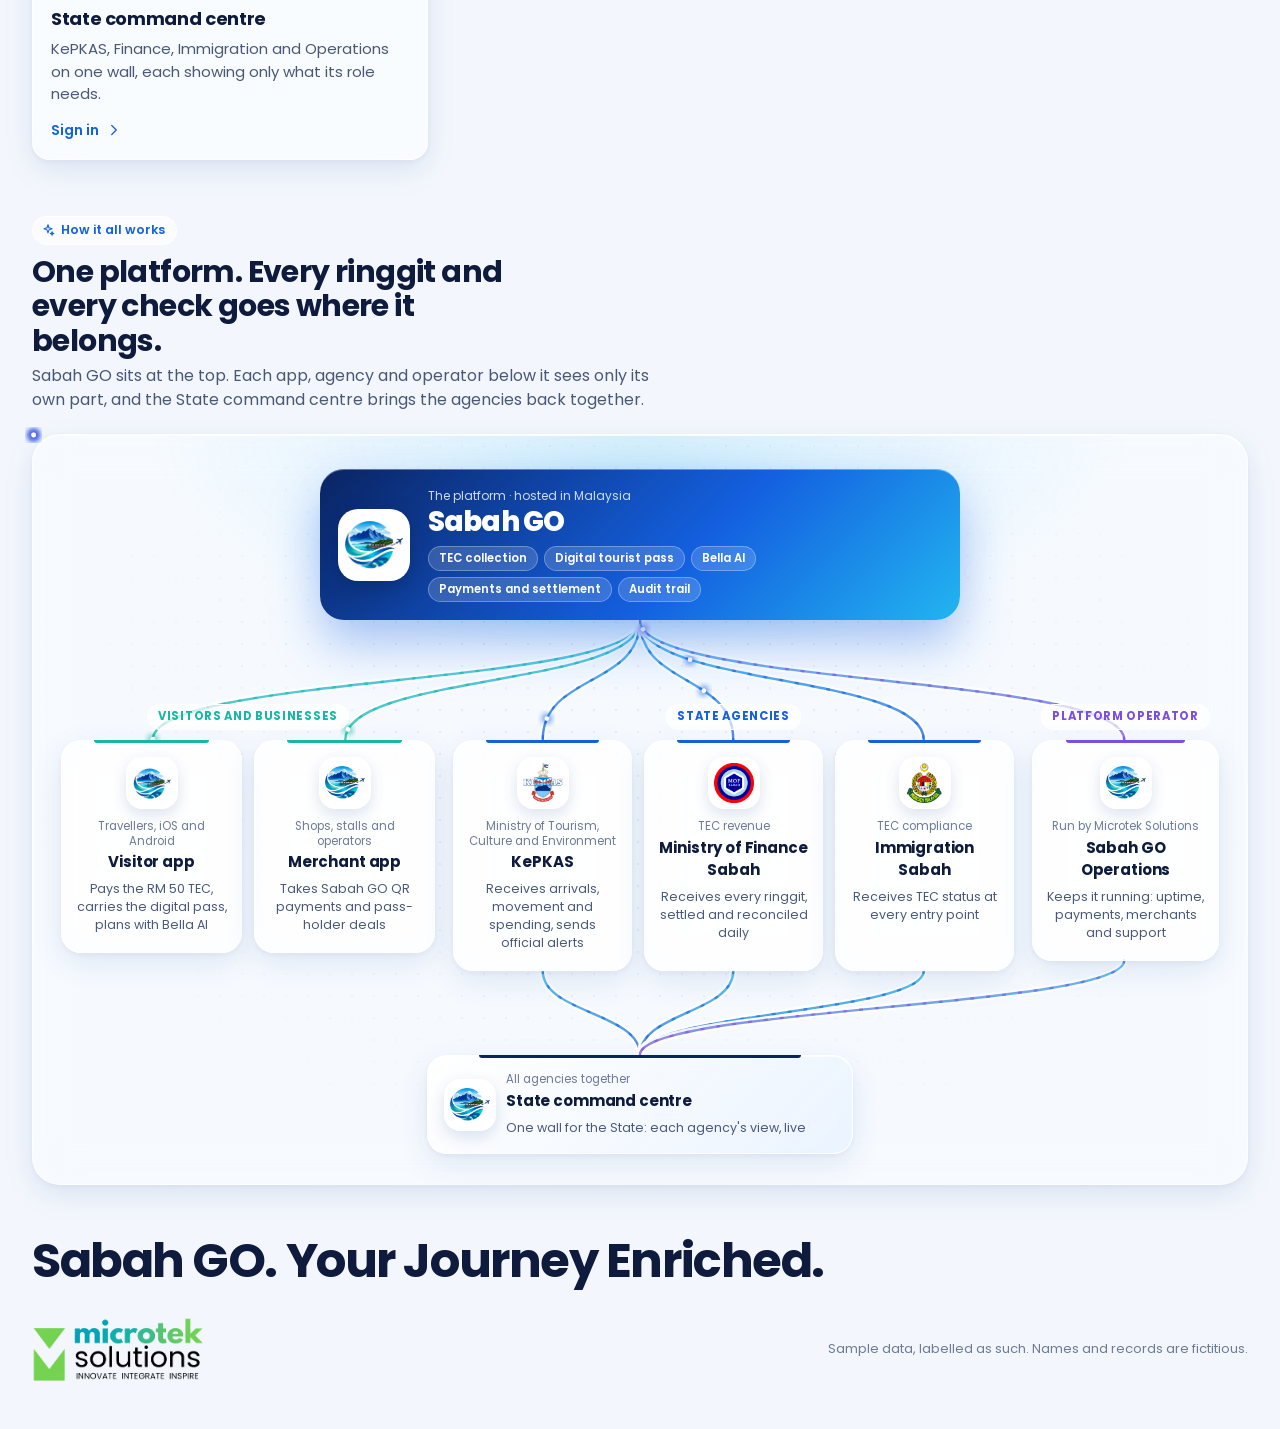
==== commit 6e9c0a59: "Show today's date in the console and drop the Sabah GO deck references Go-live is now the most recen" ====
--- a/index.html
+++ b/index.html
@@ -37,16 +37,16 @@
 <div class="modal" id="modal" role="dialog" aria-modal="true"></div>
 <div id="toast" role="status"></div>
 <script src="/js/config.js?v=5"></script>
-<script src="/js/engine.js?v=5"></script>
+<script src="/js/engine.js?v=6"></script>
 <script src="/js/ui.js?v=4"></script>
-<script src="/js/records.js?v=7"></script>
+<script src="/js/records.js?v=8"></script>
 <script src="/js/flow.js?v=1"></script>
-<script src="/js/models.js?v=4"></script>
-<script src="/js/reports.js?v=4"></script>
+<script src="/js/models.js?v=5"></script>
+<script src="/js/reports.js?v=5"></script>
 <script src="/js/reports-ui.js?v=4"></script>
-<script src="/js/pages-ops.js?v=4"></script>
+<script src="/js/pages-ops.js?v=5"></script>
 <script src="/js/sabah-geo.js?v=1"></script>
-<script src="/js/pages-tourism.js?v=6"></script>
+<script src="/js/pages-tourism.js?v=7"></script>
 <script src="/js/pages-finance.js?v=4"></script>
 <script src="/js/pages-immigration.js?v=4"></script>
 <script src="/js/pages-merchant.js?v=4"></script>
